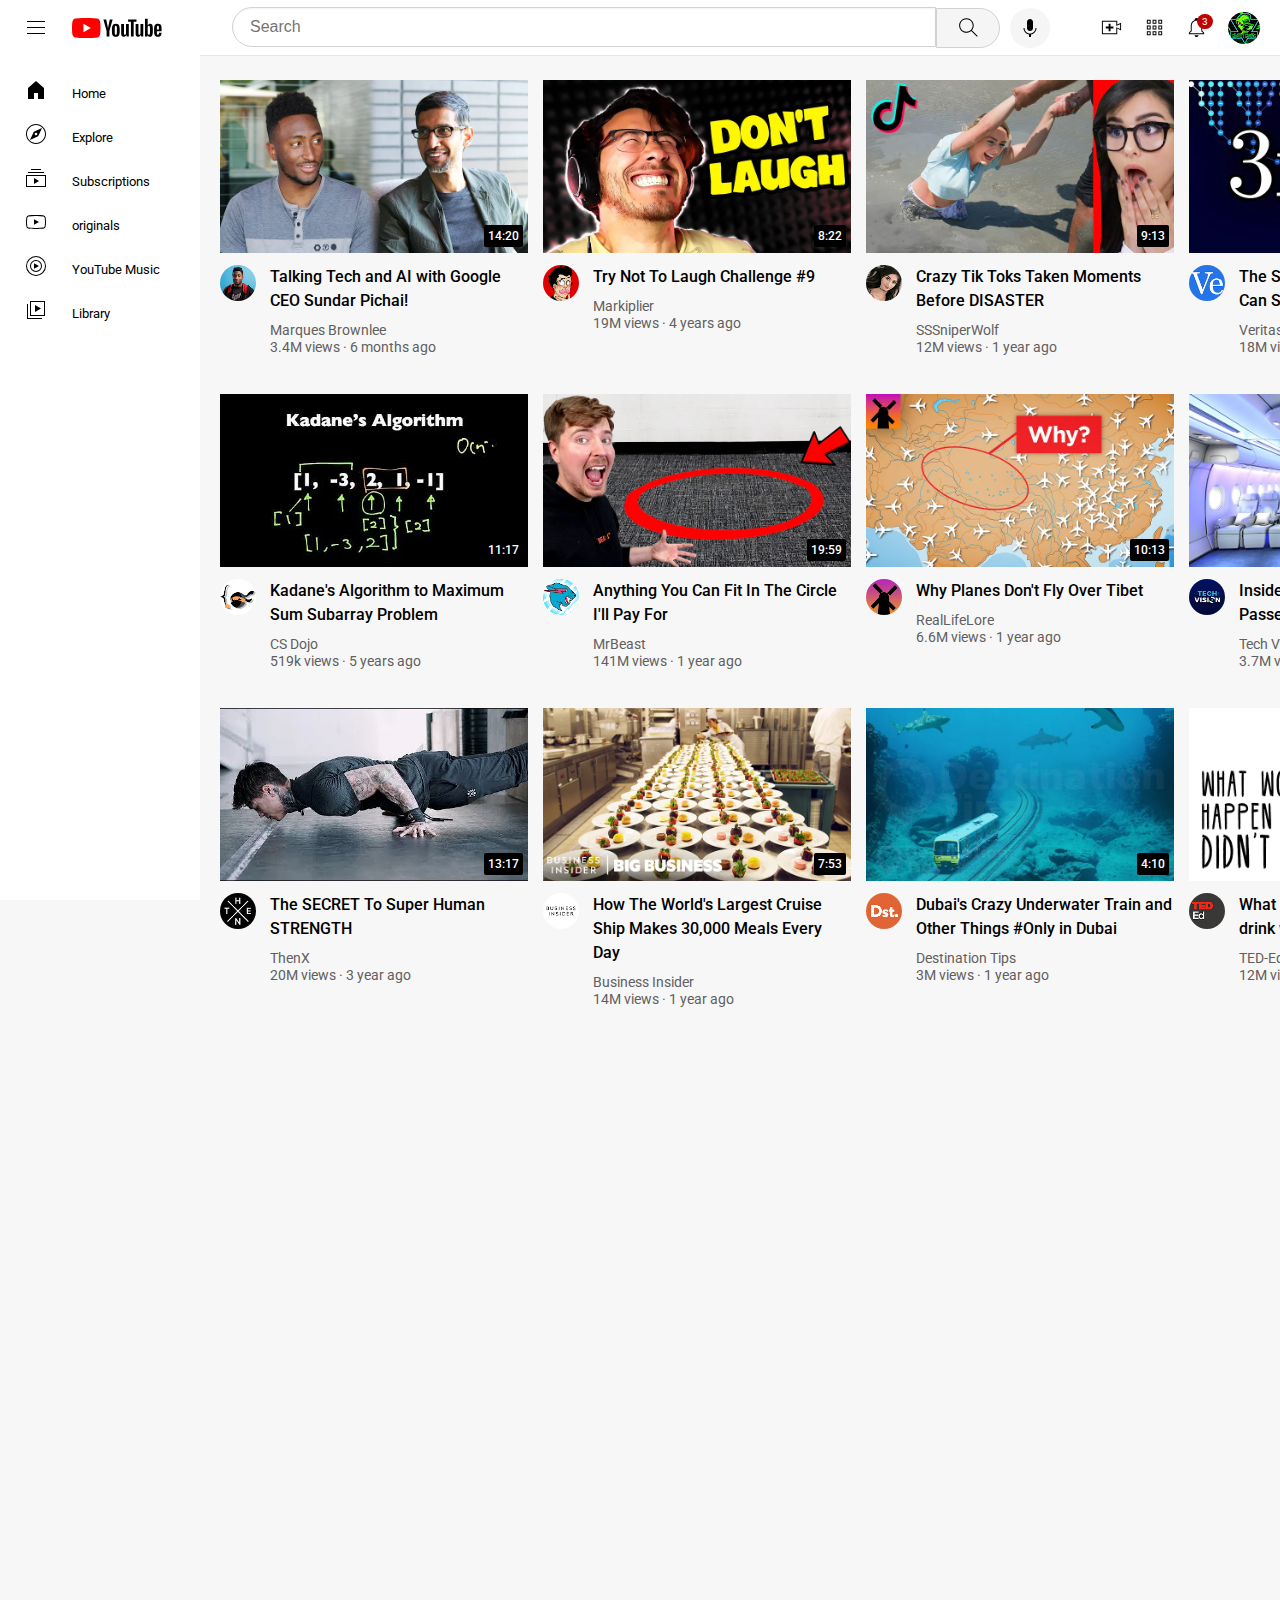
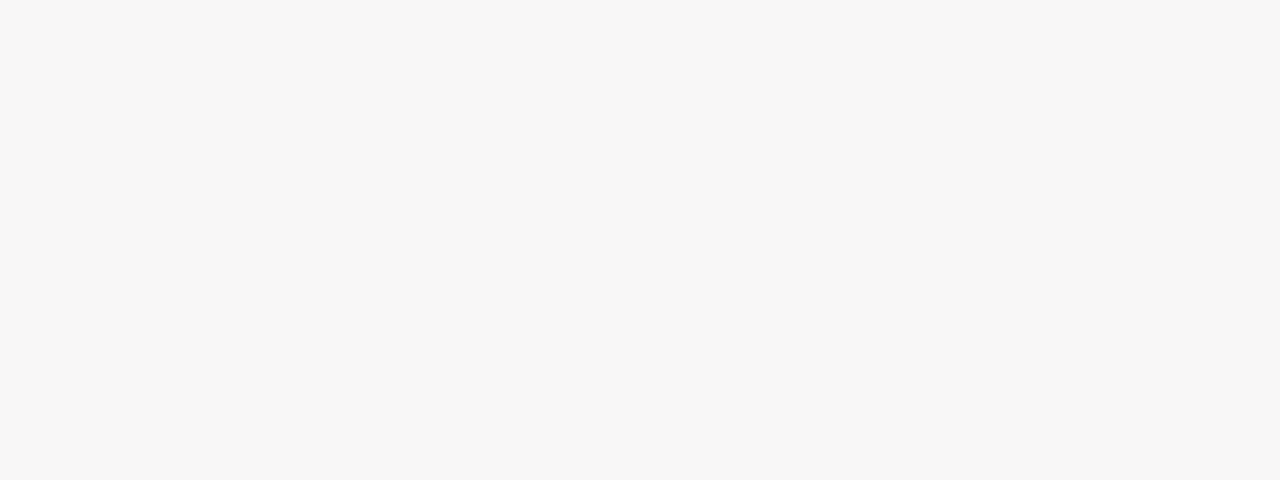
==== index.html @ e54bf9f6 "Update and rename Youtube.html to index.html" ====
<!DOCTYPE html>
<html lang="en">
  <head>
    <link rel="preconnect" href="https://fonts.googleapis.com" />
    <link rel="preconnect" href="https://fonts.gstatic.com" crossorigin />
    <link
      href="https://fonts.googleapis.com/css2?family=Montserrat:ital,wght@0,500;1,500&family=Roboto:wght@400;500;700&display=swap"
      rel="stylesheet"
    />
    <meta charset="UTF-8" />
    <meta name="viewport" content="width=device-width, initial-scale=1.0" />
    <title>Youtube.com clone</title>
    <link rel="stylesheet" href="Youtube-general.css" />
    <link rel="stylesheet" href="Youtube.css" />
    <link rel="stylesheet" href="Youtube-header.css" />
    <link rel="stylesheet" href="Side-bar.css" />
  </head>


  <body>
    <div class="header">
      <div class="left-section">
        <img
          class="hamburger-menue"
          src="Youtube header icon/hamburger-menu.svg"
        />
        <img class="youtube-logo" src="Youtube header icon/youtube-logo.svg" />
      </div>


      <div class="middle-section">
        <input class="search-bar" type="text" placeholder="Search" />
        <button class="search-button">
          <img class="search-icon" src="Youtube header icon/search.svg" />
          <div class="Tooltip">Search</div>
        </button>
        <button class="voice-search-button">
          <img
            class="voice-icon"
            src="Youtube header icon/voice-search-icon.svg"
          />
          <div class="Tooltip">Search with your voice</div>
        </button>
      </div>


      <div class="right-section">
        <div class="upload-icon-container">
          <img class="upload-icon" src="Youtube header icon/upload.svg" />
          <div class="Tooltip">Create</div>
        </div>
        <div class="youtube-apps-icon-container">
          <img
            class="youtube-apps-icon"
            src="Youtube header icon/youtube-apps.svg"
          />
          <div class="Tooltip">YouTube apps</div>
        </div>

        <div class="notification-icon-container">
          <div class="notification-icon-container1">
            <img
              class="notification-icon"
              src="Youtube header icon/notifications.svg"
            />
            <div class="Tooltip">Notifications</div>
          </div>
          <div class="notification-count">3</div>
        </div>
        <img
          class="channel-icon"
          src="Youtube header icon/my channel icon.jpg"
        />
      </div>
    </div>


    <nav class="sidebar">
      <div class="sidebar-link">
        <img class="sidebar-icon" src="Youtube sidebar icon/home.svg" />
        <div>Home</div>
      </div>
      <div class="sidebar-link">
        <img class="sidebar-icon" src="Youtube sidebar icon/explore.svg" />
        <div>Explore</div>
      </div>
      <div class="sidebar-link">
        <img
          class="sidebar-icon"
          src="Youtube sidebar icon/subscriptions.svg"
        />
        <div>Subscriptions</div>
      </div>
      <div class="sidebar-link">
        <img class="sidebar-icon" src="Youtube sidebar icon/originals.svg" />
        <div>originals</div>
      </div>
      <div class="sidebar-link">
        <img
          class="sidebar-icon"
          src="Youtube sidebar icon/youtube-music.svg"
        />
        <div>YouTube Music</div>
      </div>
      <div class="sidebar-link">
        <img class="sidebar-icon" src="Youtube sidebar icon/library.svg" />
        <div>Library</div>
      </div>
    </nav>

<main>
  <section class="video-grid">
    <div class="video-preview">
      <div class="thumbnail-row">
        <a
          href="https://www.youtube.com/watch?v=n2RNcPRtAiY"
          target="_blank"
          class="video-title-link"
        >
          <img class="thumbnail" src="Thumbnails/thumbnail-1.webp" />
        </a>
        <div class="video-time">14:20</div>
      </div>
      <div class="video-info-grid">
        <div class="channel-picture">
          <a
          href="https://www.youtube.com/c/mkbhd"
          target="_blank"
          class="video-title-link">
          <img
            class="profile-picture"
            src="Channel profile picture/channel-1.jpeg"
          />
          </a>
        </div>
        <div class="video-info">
          <a
            href="https://www.youtube.com/watch?v=n2RNcPRtAiY"
            target="_blank"
            class="video-title-link"
            ><p class="video-title">
              Talking Tech and AI with Google CEO Sundar Pichai!
            </p>
          </a>
          <p class="video-author">Marques Brownlee</p>
          <p class="video-stats">3.4M views &centerdot; 6 months ago</p>
        </div>
      </div>
    </div>
  


    <div class="video-preview">
      <div class="thumbnail-row">
        <a href="https://www.youtube.com/watch?v=mP0RAo9SKZk" target="_blank" class="video-title-link">
          <img class="thumbnail" src="Thumbnails/thumbnail-2.webp " />
        </a>
        <div class="video-time">8:22</div>
      </div>
      <div class="video-info-grid">
        <div class="channel-picture">
          <a href="https://www.youtube.com/c/markiplier" target="_blank">
          <img
            class="profile-picture"
            src="Channel profile picture/channel-2.jpeg"
          />
          </a>
        </div>
        <div class="video-info">
          <a href="https://www.youtube.com/watch?v=mP0RAo9SKZk" target="_blank" class="video-title-link">
            <p class="video-title">Try Not To Laugh Challenge #9</p>
          </a>
          <p class="video-author">Markiplier</p>
          <p class="video-stats">19M views &centerdot; 4 years ago</p>
        </div>
      </div>
    </div>


    <div class="video-preview">
      <div class="thumbnail-row">
        <a href="https://www.youtube.com/watch?v=FgjPQQeTh1w" target="_blank" class="video-title-link">
          <img class="thumbnail" src="Thumbnails/thumbnail-3.webp" />
        </a>
        <div class="video-time">9:13</div>
      </div>
      <div class="video-info-grid">
        <div class="channel-picture">
          <a href="https://www.youtube.com/user/SSSniperWolf" target="_blank">
          <img
            class="profile-picture"
            src="Channel profile picture/channel-3.jpeg"
          />
          </a>
        </div>
        <div class="video-info">
          <a href="https://www.youtube.com/watch?v=FgjPQQeTh1w" target="_blank" class="video-title-link">
            <p class="video-title">
              Crazy Tik Toks Taken Moments Before DISASTER
            </p>
          </a>
          <p class="video-author">SSSniperWolf</p>
          <p class="video-stats">12M views &centerdot; 1 year ago</p>
        </div>
      </div>
    </div>


    <div class="video-preview">
      <div class="thumbnail-row">
        <a href="https://www.youtube.com/watch?v=094y1Z2wpJg" target="_blank" class="video-title-link">
          <img class="thumbnail" src="Thumbnails/thumbnail-4.webp " />
        </a>
        <div class="video-time">22:09</div>
      </div>
      <div class="video-info-grid">
        <div class="channel-picture">
          <a href="https://www.youtube.com/c/veritasium" target="_blank">
          <img
            class="profile-picture"
            src="Channel profile picture/channel-4.jpeg"
          />
          </a>
        </div>
        <div class="video-info">
          <a href="https://www.youtube.com/watch?v=094y1Z2wpJg" target="_blank" class="video-title-link">
            <p class="video-title">
              The Simplest Math Problem No One Can Solve - Collatz Conjecture
            </p>
          </a>
          <p class="video-author">Veritasium</p>
          <p class="video-stats">18M views &centerdot; 4 months ago</p>
        </div>
      </div>
    </div>


    <div class="video-preview">
      <div class="thumbnail-row">
        <a href="https://www.youtube.com/watch?v=86CQq3pKSUw" target="_blank" class="video-title-link">
          <img class="thumbnail" src="Thumbnails/thumbnail-5.webp" />
        </a>
        <div class="video-time">11:17</div>
      </div>
      <div class="video-info-grid">
        <div class="channel-picture">
          <a href="https://www.youtube.com/c/CSDojo" target="_blank">
          <img
            class="profile-picture"
            src="Channel profile picture/channel-5.jpeg"
          />
        </a>
        </div>
        <div class="video-info">
          <a href="https://www.youtube.com/watch?v=86CQq3pKSUw" target="_blank" class="video-title-link">
            <p class="video-title">
              Kadane's Algorithm to Maximum Sum Subarray Problem
            </p>
          </a>
          <p class="video-author">CS Dojo</p>
          <p class="video-stats">519k views &centerdot; 5 years ago</p>
        </div>
      </div>
    </div>


    <div class="video-preview">
      <div class="thumbnail-row">
        <a href="https://www.youtube.com/watch?v=yXWw0_UfSFg" target="_blank" class="video-title-link">
          <img class="thumbnail" src="Thumbnails/thumbnail-6.webp " />
        </a>
        <div class="video-time">19:59</div>
      </div>
      <div class="video-info-grid">
        <div class="channel-picture">
          <a href="https://www.youtube.com/c/MrBeast6000" target="_blank">
          <img
            class="profile-picture"
            src="Channel profile picture/channel-6.jpeg"
          />
        </a>
        </div>
        <div class="video-info">
          <a href="https://www.youtube.com/watch?v=yXWw0_UfSFg" target="_blank" class="video-title-link">
            <p class="video-title">
              Anything You Can Fit In The Circle I'll Pay For
            </p>
          </a>
          <p class="video-author">MrBeast</p>
          <p class="video-stats">141M views &centerdot; 1 year ago</p>
        </div>
      </div>
    </div>


    <div class="video-preview">
      <div class="thumbnail-row">
        <a href="https://www.youtube.com/watch?v=fNVa1qMbF9Y" target="_blank" class="video-title-link">
          <img class="thumbnail" src="Thumbnails/thumbnail-7.webp " />
        </a>
        <div class="video-time">10:13</div>
      </div>
      <div class="video-info-grid">
        <div class="channel-picture">
          <a href="https://www.youtube.com/channel/UCP5tjEmvPItGyLhmjdwP7Ww" target="_blank">
          <img
            class="profile-picture"
            src="Channel profile picture/channel-7.jpeg"
          />
        </a>
        </div>
        <div class="video-info">
          <a href="https://www.youtube.com/watch?v=fNVa1qMbF9Y" target="_blank" class="video-title-link">
            <p class="video-title">Why Planes Don't Fly Over Tibet</p>
          </a>
          <p class="video-author">RealLifeLore</p>
          <p class="video-stats">6.6M views &centerdot; 1 year ago</p>
        </div>
      </div>
    </div>


    <div class="video-preview">
      <div class="thumbnail-row">
        <a href="https://www.youtube.com/watch?v=lFm4EM1juls" target="_blank" class="video-title-link">
          <img class="thumbnail" src="Thumbnails/thumbnail-8.webp " />
        </a>
        <div class="video-time">7:12</div>
      </div>
      <div class="video-info-grid">
        <div class="channel-picture">
          <a href="https://www.youtube.com/channel/UCHAK6CyegY22Zj2GWrcaIxg" target="_blank">
          <img
            class="profile-picture"
            src="Channel profile picture/channel-8.jpeg"
          />
        </a>
        </div>
        <div class="video-info">
          <a href="https://www.youtube.com/watch?v=lFm4EM1juls" target="_blank" class="video-title-link">
            <p class="video-title">
              Inside The World's Biggest Passenger Plane
            </p>
          </a>
          <p class="video-author">Tech Vision</p>
          <p class="video-stats">3.7M views &centerdot; 10 months ago</p>
        </div>
      </div>
    </div>


    <div class="video-preview">
      <div class="thumbnail-row">
        <a href="https://www.youtube.com/watch?v=ixmxOlcrlUc" target="_blank" class="video-title-link">
          <img class="thumbnail" src="Thumbnails/thumbnail-9.webp " />
        </a>

        <div class="video-time">13:17</div>
      </div>
      <div class="video-info-grid">
        <div class="channel-picture">
          <a href="https://www.youtube.com/c/OFFICIALTHENXSTUDIOS" target="_blank">
          <img
            class="profile-picture"
            src="Channel profile picture/channel-9.jpeg"
          />
        </a>
        </div>
        <div class="video-info">
          <a href="https://www.youtube.com/watch?v=ixmxOlcrlUc" target="_blank" class="video-title-link">
            <p class="video-title">The SECRET To Super Human STRENGTH</p>
          </a>
          <p class="video-author">ThenX</p>
          <p class="video-stats">20M views &centerdot; 3 year ago</p>
        </div>
      </div>
    </div>


    <div class="video-preview">
      <div class="thumbnail-row">
        <a href="https://www.youtube.com/watch?v=R2vXbFp5C9o" target="_blank" class="video-title-link">
          <img class="thumbnail" src="Thumbnails/thumbnail-10.webp " />
        </a>
        <div class="video-time">7:53</div>
      </div>
      <div class="video-info-grid">
        <div class="channel-picture">
          <a href="https://www.youtube.com/user/businessinsider" target="_blank">
          <img class="profile-picture"
            src="Channel profile picture/channel-10.jpeg"
          />
        </a>
        </div>
        <div class="video-info">
          <a href="https://www.youtube.com/watch?v=R2vXbFp5C9o" target="_blank" class="video-title-link">
            <p class="video-title">
              How The World's Largest Cruise Ship Makes 30,000 Meals Every Day
            </p></a
          >
          <p class="video-author">Business Insider</p>
          <p class="video-stats">14M views &centerdot; 1 year ago</p>
        </div>
      </div>
    </div>


    <div class="video-preview">
      <div class="thumbnail-row">
        <a href="https://www.youtube.com/watch?v=0nZuYyXET3s" target="_blank" class="video-title-link">
          <img class="thumbnail" src="Thumbnails/thumbnail-11.webp " />
        </a>
        <div class="video-time">4:10</div>
      </div>
      <div class="video-info-grid">
        <div class="channel-picture">
          <a href="https://www.youtube.com/@Destinationtips" target="_blank">
          <img
            class="profile-picture"
            src="Channel profile picture/channel-11.jpeg"
          />
        </a>
        </div>
        <div class="video-info">
          <a href="https://www.youtube.com/watch?v=0nZuYyXET3s" target="_blank" class="video-title-link">
            <p class="video-title">
              Dubai's Crazy Underwater Train and Other Things #Only in Dubai
            </p>
          </a>
          <p class="video-author">Destination Tips</p>
          <p class="video-stats">3M views &centerdot; 1 year ago</p>
        </div>
      </div>
    </div>


    <div class="video-preview">
      <div class="thumbnail-row">
        <a href=https://www.youtube.com/watch?v=9iMGFqMmUFs" target="_blank" class="video-title-link">
          <img class="thumbnail" src="Thumbnails/thumbnail-12.webp " />
        </a>
        <div class="video-time">4:51</div>
      </div>
      <div class="video-info-grid">
        <div class="channel-picture">
          <a href="https://www.youtube.com/@TEDEd" target="_blank">
          <img
            class="profile-picture"
            src="Channel profile picture/channel-12.jpeg"
          />
        </a>
        </div>
        <div class="video-info">
          <a href="https://www.youtube.com/watch?v=9iMGFqMmUFs" target="_blank" class="video-title-link">
            <p class="video-title">
              What would happen if you didn't drink water? - Mia Nacamulli
            </p>
          </a>
          <p class="video-author">TED-Ed</p>
          <p class="video-stats">12M views &centerdot; 5 years ago</p>
        </div>
      </div>
      </div>
  </section>
  </main>
  </body>
</html>
---- Youtube-general.css ----
p {
  margin-top: 0;
  margin-bottom: 0;
}
body {
  height: 2000px;
  margin: 0;
  padding-top: 80px;
  padding-left: 96px;
  padding-right: 24px;
  background-color: rgb(248, 247, 247);
  font-family: roboto, arial;
}
@media (min-width: 1200px) {
 body{
  padding-left:220px;
 }
}
---- Youtube.css ----
div {
  font-family: Roboto, arial;
}
.thumbnail {
  width: 100%;
}
.video-info {
  width: 258px;
}
.video-title {
  margin-top: 0;
  font-size: 14px;
  font-weight: 500;
  line-height: 20px;
  margin-bottom: 10px;
}
.video-author,
.video-stats {
  margin-top: 3px;
  font-size: 12px;
  color: rgb(96, 96, 96);
  line-height: 14px;
}
@media (min-width:1000px){
  .video-title{
   font-size:16px;
   line-height:24px;
  }
}
@media (min-width:1000px){
  .video-author,
  .video-stats{
    font-size:14px;
  }
}
.video-info-grid {
  display: grid;
  grid-template-columns: 50px 1fr;
}
.profile-picture {
  border-radius: 18px;
  width: 36px;
}
.thumbnail-row {
  position: relative;
  margin-bottom: 8px;
}
.video-grid {
  display: grid;
  grid-template-columns: 1fr 1fr 1fr;
  row-gap: 40px;
  column-gap: 15px;
}
@media (max-width: 800px){
  .video-grid{
    grid-template-columns:1fr 1fr;
  }
}
@media(min-width:801px) and (max-width:999px){
  .video-grid{
    grid-template-columns:1fr 1fr 1fr;
  }
}
@media(min-width:1000px){
  .video-grid{
    grid-template-columns:1fr 1fr 1fr 1fr;
  }
}

.hamburger-menue {
  margin-left: 24px;
  margin-right: 24px;
  height: 24px;
}
.youtube-logo {
  height: 20px;
}

.search-icon {
  height: 25px;
}
.search-button {
  border-width: 1px;
  border-color: rgb(211, 209, 209);
  border-style: solid;
  background-color: whitesmoke;
  height: 40px;
  width: 64px;
  margin: 0;
  border-radius: 0 40px 40px 0;
  cursor: pointer;
  position: relative;
}
.search-button .Tooltip,
.voice-search-button .Tooltip,
.upload-icon-container .Tooltip,
.youtube-apps-icon-container .Tooltip,
.notification-icon-container1 .Tooltip {
  position: absolute;
  background-color: rgba(0, 0, 0, 0.5);
  color: white;
  padding-top: 8px;
  padding-bottom: 8px;
  padding-left: 8px;
  padding-right: 8px;
  font-size: 12px;
  bottom: -35px;
  border-radius: 3px;
  opacity: 0;
  transition: opacity 0.15s;
  pointer-events: none;
  white-space: nowrap;
  z-index: 1080;
}
.search-button,
.voice-search-button,
.upload-icon-container,
.youtube-apps-icon-container,
.notification-icon-container1 {
  position: relative;
  display: flex;
  justify-content: center;
  align-items: center;
}
.search-button:hover .Tooltip,
.voice-search-button:hover .Tooltip,
.upload-icon-container:hover .Tooltip,
.youtube-apps-icon-container:hover .Tooltip,
.notification-icon-container1:hover .Tooltip {
  opacity: 1;
}
.voice-search-button {
  width: 40px;
  height: 40px;
  margin-left: 10px;
  background-color: whitesmoke;
  border: none;
  border-radius: 20px;
  cursor: pointer;
}
.voice-icon {
  height: 24px;
}
.upload-icon {
  height: 23px;
}
.youtube-apps-icon {
  height: 23px;
}
.notification-icon {
  width: 23px;
}
.channel-icon {
  height: 32px;
  border-radius: 16px;
}
.search-bar {
  flex: 1;
  margin-top: -1px;
  height: 36px;
  font-size: 16px;
  padding-left: 17px;
  border:1px solid rgb(211, 209, 209);
  border-radius: 40px 0 0 40px;
  box-shadow: inset 0px 1px 2px rgba(0, 0, 0, 0.05);
  width: 0;
}
.serach-bar::placeholder {
  font-size: 16px;
}
.video-time {
  position: absolute;
  background-color: black;
  color: white;
  border-radius: 2px;
  right: 5px;
  bottom: 10px;
  font-size: 12px;
 padding:4px;
  align-items: center;
  font-weight: 500;
}
.video-title-link{
   text-decoration: none;
   color:black;
}
---- Youtube-header.css ----
.header{
  height:55px;
  display:flex;
  flex-direction:row;
  justify-content:space-between;
  position:fixed;
  top:0;
  left:0;
  right:0;
  background-color:white;
  border-bottom-width:1px;
  border-bottom-color:rgb(230, 228, 228);
  border-bottom-style:solid;
  z-index:100;
  cursor:pointer;
}
.left-section{
  align-items:center;
  display:flex;
  flex-shrink:0;
}
.middle-section{
  margin-left:70px;
  margin-right:30px;
  display:flex;
  align-items:center;
  flex:1;
  width:500px;
}
.right-section{
  width:200px;
   display:flex;
   align-items: center;
   justify-content:space-evenly;
   flex-shrink:0;
}
.notification-icon-container{
  position:relative;
}
.notification-count{
 position:absolute;
 top:-2px;
 right:-5px;
 background-color:rgb(193, 2, 2);
 color:white;
 font-size:10px;
 padding-left:5px;
 padding-right:5px;
 padding-top:2px;
 padding-bottom:2px;
border-radius:10px;
 
}
---- Side-bar.css ----
@media (max-width:1200px){
  .sidebar {
    position: fixed;
    top: 55px;
    bottom: 0;
    left: 0;
    background-color: white;
    width: 74px;
    padding-top: 5px;
    z-index: 100;
    cursor:pointer;
  }
  
  .sidebar-link {
    display: flex;
    flex-direction: column;
    align-items: center;
    justify-content: center;
    height: 74px;
  }
  .sidebar-link:hover {
    background-color: rgb(240, 239, 239);
  }
  .sidebar-link img {
    width: 23px;
  }
  .sidebar-link div {
    font-size: 10px;
    margin-top: 6px;
  }
}

@media (min-width:1200.1px){
  .sidebar {
    position: fixed;
    top: 55px;
    bottom: 0;
    left: 0;
    background-color: white;
    width: 200px;
    padding-top: 13px;
    z-index: 200;
    cursor:pointer;
  }
  
  .sidebar-link {
    display: flex;
    align-items: center;
    padding:10px 24px;
  }
  .sidebar-link:hover {
    background-color: rgb(240, 239, 239);
  }
  .sidebar-link img {
    height:24px;
    margin-right:24px;
  }
  .sidebar-link div {
    font-size: 13px;
    margin-top: 6px;
  }
}
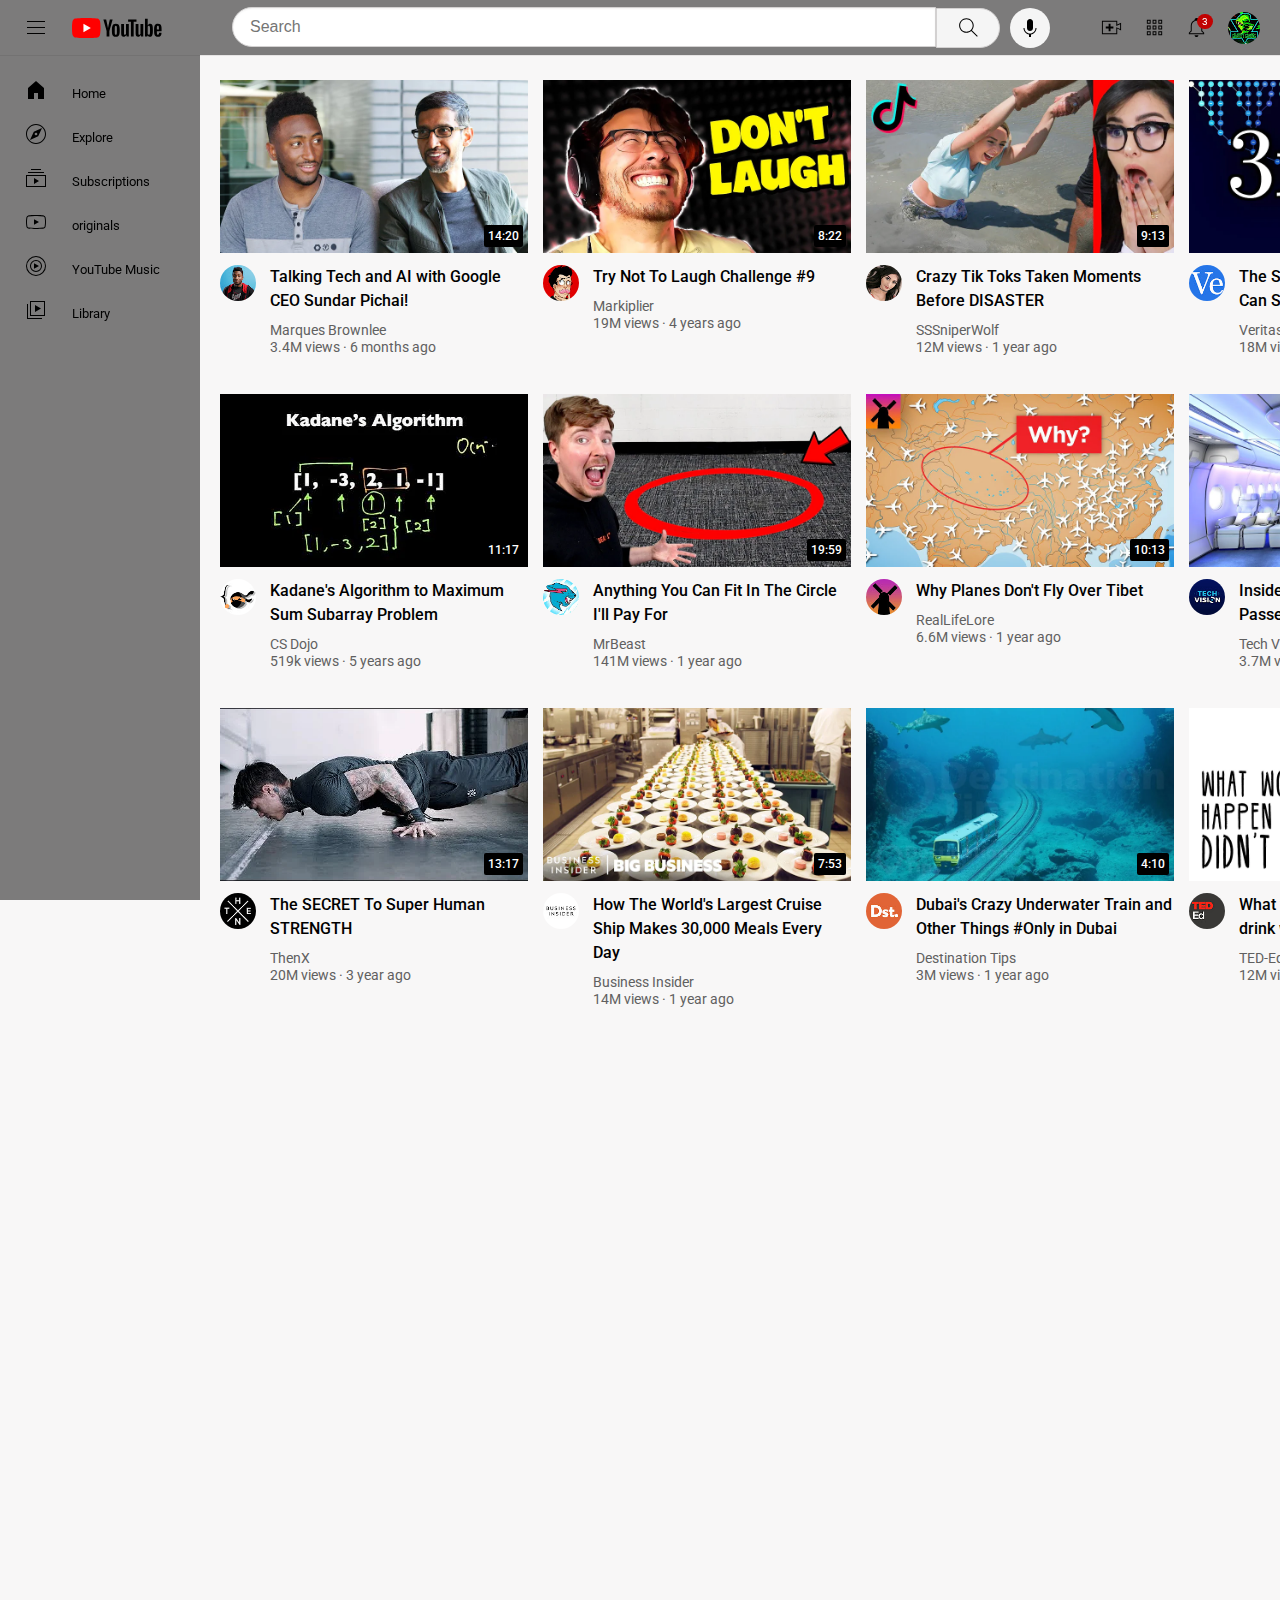
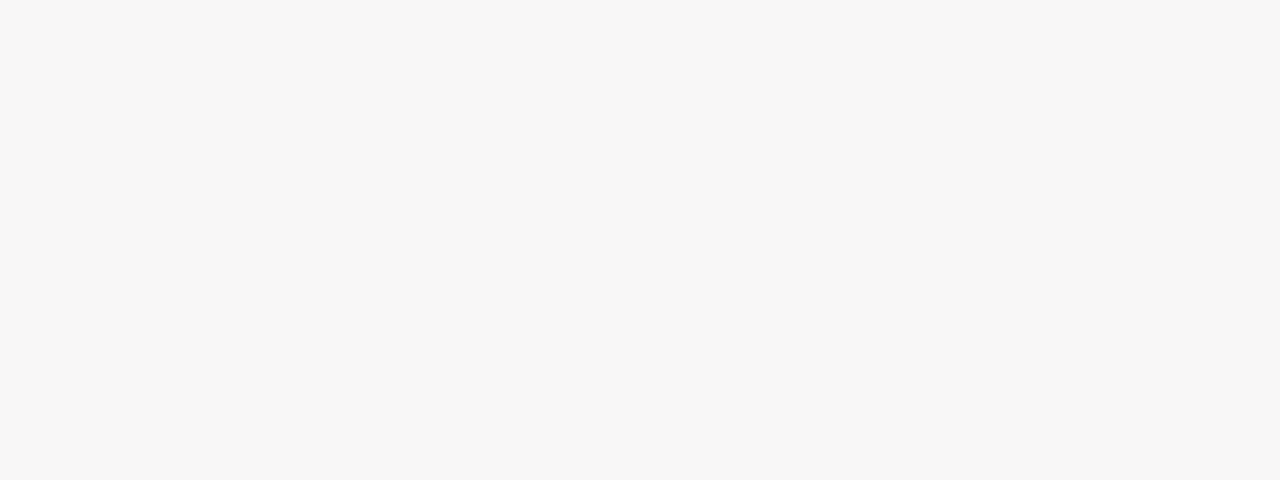
==== commit 8b05eee3: "Update index.html" ====
--- a/index.html
+++ b/index.html
@@ -14,6 +14,7 @@
     <link rel="stylesheet" href="Youtube.css" />
     <link rel="stylesheet" href="Youtube-header.css" />
     <link rel="stylesheet" href="Side-bar.css" />
+    <link rel="stylesheet" href="Test-CSS.css">
   </head>
 
 
--- a/Test-CSS.css
+++ b/Test-CSS.css
@@ -0,0 +1,6 @@
+.sidebar {
+  background-color: rgb(0, 0, 0, 0.5);
+}
+.header {
+  background-color: rgb(0, 0, 0, 0.5);
+}
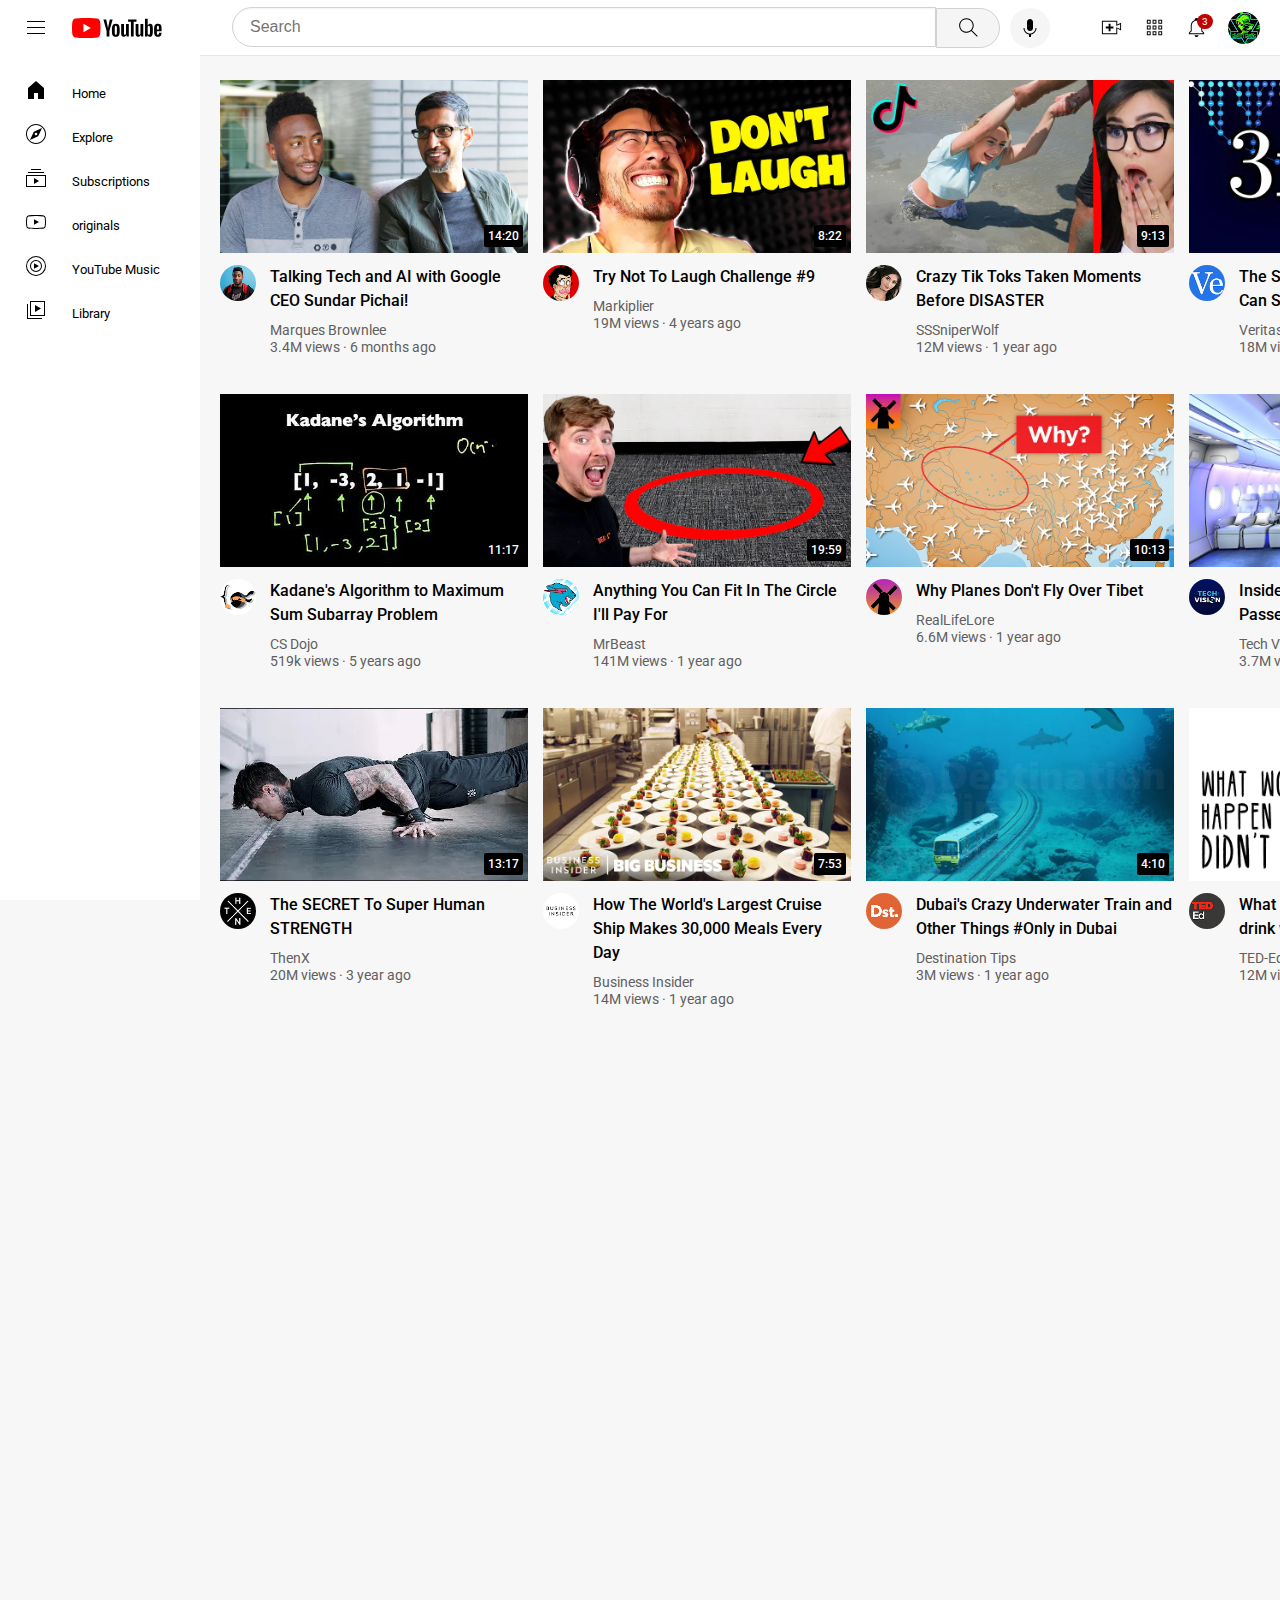
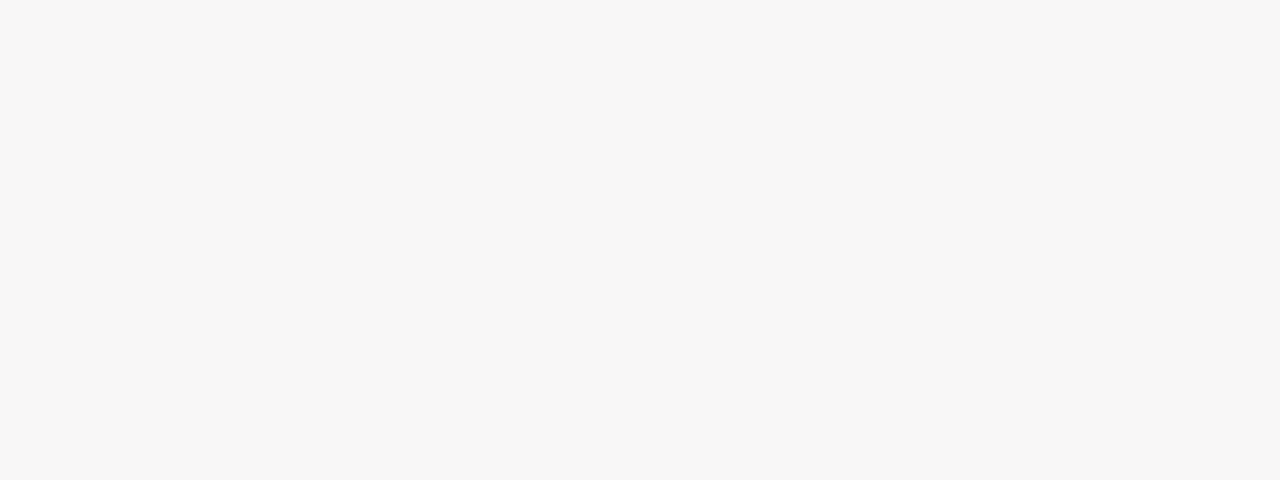
==== commit f5b078fa: "Update index.html" ====
--- a/index.html
+++ b/index.html
@@ -14,7 +14,6 @@
     <link rel="stylesheet" href="Youtube.css" />
     <link rel="stylesheet" href="Youtube-header.css" />
     <link rel="stylesheet" href="Side-bar.css" />
-    <link rel="stylesheet" href="Test-CSS.css">
   </head>
 
 
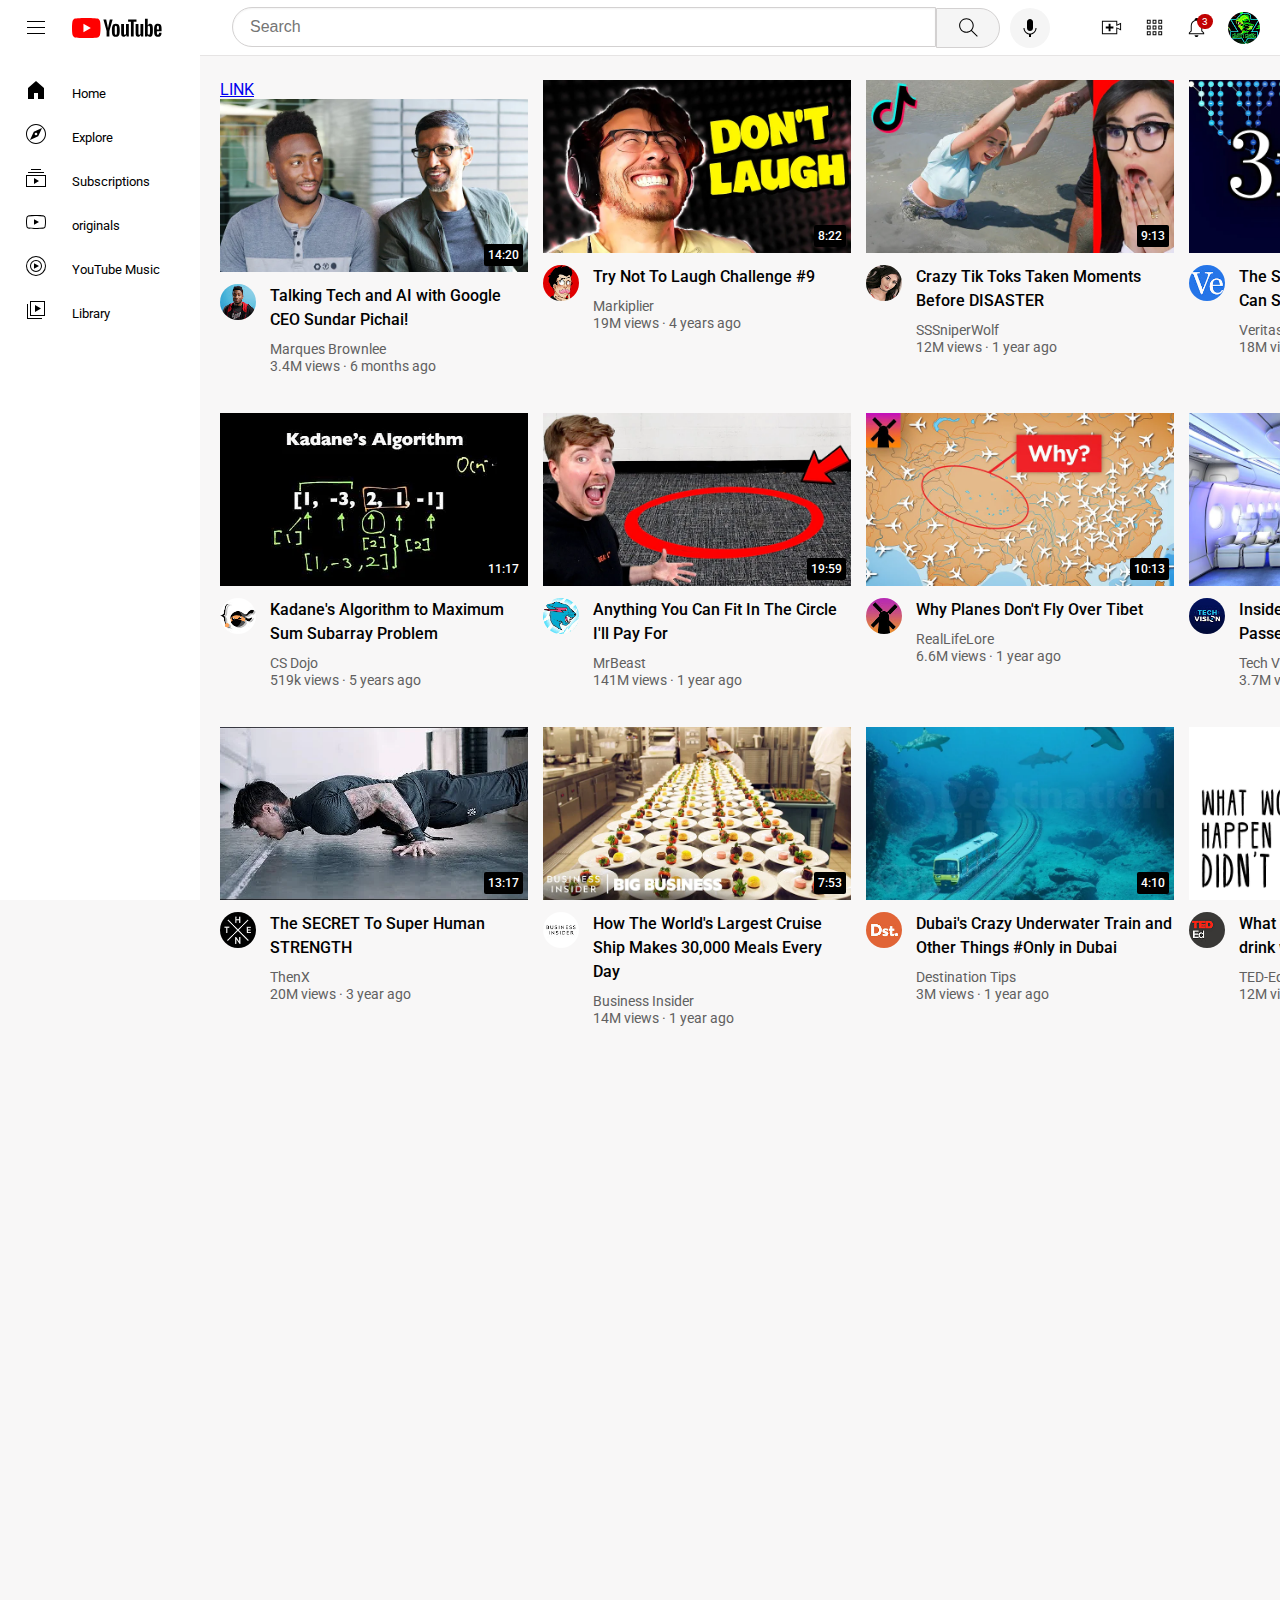
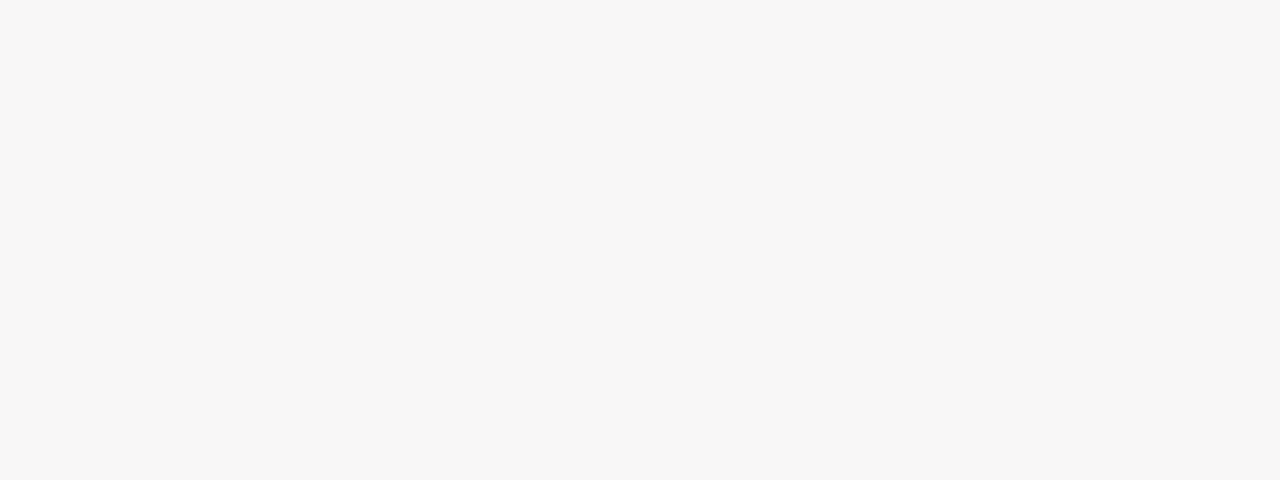
==== commit a6298f2a: "Update and rename Youtube.html to index.html" ====
--- a/index.html
+++ b/index.html
@@ -14,6 +14,7 @@
     <link rel="stylesheet" href="Youtube.css" />
     <link rel="stylesheet" href="Youtube-header.css" />
     <link rel="stylesheet" href="Side-bar.css" />
+    <link rel="stylesheet" href="new-HTML-File.html">
   </head>
 
 
@@ -112,6 +113,7 @@
   <section class="video-grid">
     <div class="video-preview">
       <div class="thumbnail-row">
+        <a class="link" href="new-HTML-File.html">LINK</a>
         <a
           href="https://www.youtube.com/watch?v=n2RNcPRtAiY"
           target="_blank"
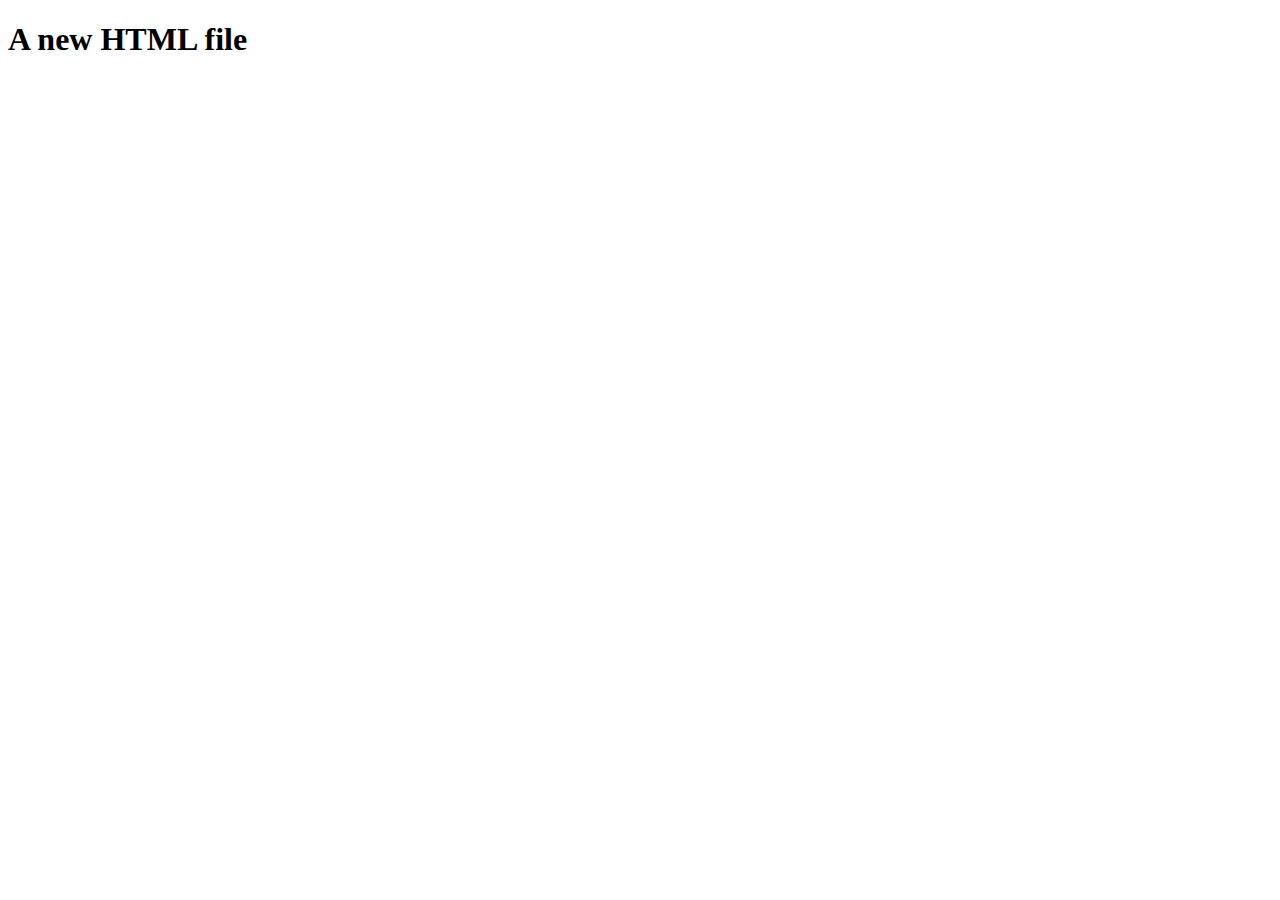
==== commit ccdf88e3: "Update and rename new-HTML-File.html to index.html" ====
--- a/index.html
+++ b/index.html
@@ -1,469 +1,11 @@
 <!DOCTYPE html>
 <html lang="en">
-  <head>
-    <link rel="preconnect" href="https://fonts.googleapis.com" />
-    <link rel="preconnect" href="https://fonts.gstatic.com" crossorigin />
-    <link
-      href="https://fonts.googleapis.com/css2?family=Montserrat:ital,wght@0,500;1,500&family=Roboto:wght@400;500;700&display=swap"
-      rel="stylesheet"
-    />
-    <meta charset="UTF-8" />
-    <meta name="viewport" content="width=device-width, initial-scale=1.0" />
-    <title>Youtube.com clone</title>
-    <link rel="stylesheet" href="Youtube-general.css" />
-    <link rel="stylesheet" href="Youtube.css" />
-    <link rel="stylesheet" href="Youtube-header.css" />
-    <link rel="stylesheet" href="Side-bar.css" />
-    <link rel="stylesheet" href="new-HTML-File.html">
-  </head>
-
-
-  <body>
-    <div class="header">
-      <div class="left-section">
-        <img
-          class="hamburger-menue"
-          src="Youtube header icon/hamburger-menu.svg"
-        />
-        <img class="youtube-logo" src="Youtube header icon/youtube-logo.svg" />
-      </div>
-
-
-      <div class="middle-section">
-        <input class="search-bar" type="text" placeholder="Search" />
-        <button class="search-button">
-          <img class="search-icon" src="Youtube header icon/search.svg" />
-          <div class="Tooltip">Search</div>
-        </button>
-        <button class="voice-search-button">
-          <img
-            class="voice-icon"
-            src="Youtube header icon/voice-search-icon.svg"
-          />
-          <div class="Tooltip">Search with your voice</div>
-        </button>
-      </div>
-
-
-      <div class="right-section">
-        <div class="upload-icon-container">
-          <img class="upload-icon" src="Youtube header icon/upload.svg" />
-          <div class="Tooltip">Create</div>
-        </div>
-        <div class="youtube-apps-icon-container">
-          <img
-            class="youtube-apps-icon"
-            src="Youtube header icon/youtube-apps.svg"
-          />
-          <div class="Tooltip">YouTube apps</div>
-        </div>
-
-        <div class="notification-icon-container">
-          <div class="notification-icon-container1">
-            <img
-              class="notification-icon"
-              src="Youtube header icon/notifications.svg"
-            />
-            <div class="Tooltip">Notifications</div>
-          </div>
-          <div class="notification-count">3</div>
-        </div>
-        <img
-          class="channel-icon"
-          src="Youtube header icon/my channel icon.jpg"
-        />
-      </div>
-    </div>
-
-
-    <nav class="sidebar">
-      <div class="sidebar-link">
-        <img class="sidebar-icon" src="Youtube sidebar icon/home.svg" />
-        <div>Home</div>
-      </div>
-      <div class="sidebar-link">
-        <img class="sidebar-icon" src="Youtube sidebar icon/explore.svg" />
-        <div>Explore</div>
-      </div>
-      <div class="sidebar-link">
-        <img
-          class="sidebar-icon"
-          src="Youtube sidebar icon/subscriptions.svg"
-        />
-        <div>Subscriptions</div>
-      </div>
-      <div class="sidebar-link">
-        <img class="sidebar-icon" src="Youtube sidebar icon/originals.svg" />
-        <div>originals</div>
-      </div>
-      <div class="sidebar-link">
-        <img
-          class="sidebar-icon"
-          src="Youtube sidebar icon/youtube-music.svg"
-        />
-        <div>YouTube Music</div>
-      </div>
-      <div class="sidebar-link">
-        <img class="sidebar-icon" src="Youtube sidebar icon/library.svg" />
-        <div>Library</div>
-      </div>
-    </nav>
-
-<main>
-  <section class="video-grid">
-    <div class="video-preview">
-      <div class="thumbnail-row">
-        <a class="link" href="new-HTML-File.html">LINK</a>
-        <a
-          href="https://www.youtube.com/watch?v=n2RNcPRtAiY"
-          target="_blank"
-          class="video-title-link"
-        >
-          <img class="thumbnail" src="Thumbnails/thumbnail-1.webp" />
-        </a>
-        <div class="video-time">14:20</div>
-      </div>
-      <div class="video-info-grid">
-        <div class="channel-picture">
-          <a
-          href="https://www.youtube.com/c/mkbhd"
-          target="_blank"
-          class="video-title-link">
-          <img
-            class="profile-picture"
-            src="Channel profile picture/channel-1.jpeg"
-          />
-          </a>
-        </div>
-        <div class="video-info">
-          <a
-            href="https://www.youtube.com/watch?v=n2RNcPRtAiY"
-            target="_blank"
-            class="video-title-link"
-            ><p class="video-title">
-              Talking Tech and AI with Google CEO Sundar Pichai!
-            </p>
-          </a>
-          <p class="video-author">Marques Brownlee</p>
-          <p class="video-stats">3.4M views &centerdot; 6 months ago</p>
-        </div>
-      </div>
-    </div>
-  
-
-
-    <div class="video-preview">
-      <div class="thumbnail-row">
-        <a href="https://www.youtube.com/watch?v=mP0RAo9SKZk" target="_blank" class="video-title-link">
-          <img class="thumbnail" src="Thumbnails/thumbnail-2.webp " />
-        </a>
-        <div class="video-time">8:22</div>
-      </div>
-      <div class="video-info-grid">
-        <div class="channel-picture">
-          <a href="https://www.youtube.com/c/markiplier" target="_blank">
-          <img
-            class="profile-picture"
-            src="Channel profile picture/channel-2.jpeg"
-          />
-          </a>
-        </div>
-        <div class="video-info">
-          <a href="https://www.youtube.com/watch?v=mP0RAo9SKZk" target="_blank" class="video-title-link">
-            <p class="video-title">Try Not To Laugh Challenge #9</p>
-          </a>
-          <p class="video-author">Markiplier</p>
-          <p class="video-stats">19M views &centerdot; 4 years ago</p>
-        </div>
-      </div>
-    </div>
-
-
-    <div class="video-preview">
-      <div class="thumbnail-row">
-        <a href="https://www.youtube.com/watch?v=FgjPQQeTh1w" target="_blank" class="video-title-link">
-          <img class="thumbnail" src="Thumbnails/thumbnail-3.webp" />
-        </a>
-        <div class="video-time">9:13</div>
-      </div>
-      <div class="video-info-grid">
-        <div class="channel-picture">
-          <a href="https://www.youtube.com/user/SSSniperWolf" target="_blank">
-          <img
-            class="profile-picture"
-            src="Channel profile picture/channel-3.jpeg"
-          />
-          </a>
-        </div>
-        <div class="video-info">
-          <a href="https://www.youtube.com/watch?v=FgjPQQeTh1w" target="_blank" class="video-title-link">
-            <p class="video-title">
-              Crazy Tik Toks Taken Moments Before DISASTER
-            </p>
-          </a>
-          <p class="video-author">SSSniperWolf</p>
-          <p class="video-stats">12M views &centerdot; 1 year ago</p>
-        </div>
-      </div>
-    </div>
-
-
-    <div class="video-preview">
-      <div class="thumbnail-row">
-        <a href="https://www.youtube.com/watch?v=094y1Z2wpJg" target="_blank" class="video-title-link">
-          <img class="thumbnail" src="Thumbnails/thumbnail-4.webp " />
-        </a>
-        <div class="video-time">22:09</div>
-      </div>
-      <div class="video-info-grid">
-        <div class="channel-picture">
-          <a href="https://www.youtube.com/c/veritasium" target="_blank">
-          <img
-            class="profile-picture"
-            src="Channel profile picture/channel-4.jpeg"
-          />
-          </a>
-        </div>
-        <div class="video-info">
-          <a href="https://www.youtube.com/watch?v=094y1Z2wpJg" target="_blank" class="video-title-link">
-            <p class="video-title">
-              The Simplest Math Problem No One Can Solve - Collatz Conjecture
-            </p>
-          </a>
-          <p class="video-author">Veritasium</p>
-          <p class="video-stats">18M views &centerdot; 4 months ago</p>
-        </div>
-      </div>
-    </div>
-
-
-    <div class="video-preview">
-      <div class="thumbnail-row">
-        <a href="https://www.youtube.com/watch?v=86CQq3pKSUw" target="_blank" class="video-title-link">
-          <img class="thumbnail" src="Thumbnails/thumbnail-5.webp" />
-        </a>
-        <div class="video-time">11:17</div>
-      </div>
-      <div class="video-info-grid">
-        <div class="channel-picture">
-          <a href="https://www.youtube.com/c/CSDojo" target="_blank">
-          <img
-            class="profile-picture"
-            src="Channel profile picture/channel-5.jpeg"
-          />
-        </a>
-        </div>
-        <div class="video-info">
-          <a href="https://www.youtube.com/watch?v=86CQq3pKSUw" target="_blank" class="video-title-link">
-            <p class="video-title">
-              Kadane's Algorithm to Maximum Sum Subarray Problem
-            </p>
-          </a>
-          <p class="video-author">CS Dojo</p>
-          <p class="video-stats">519k views &centerdot; 5 years ago</p>
-        </div>
-      </div>
-    </div>
-
-
-    <div class="video-preview">
-      <div class="thumbnail-row">
-        <a href="https://www.youtube.com/watch?v=yXWw0_UfSFg" target="_blank" class="video-title-link">
-          <img class="thumbnail" src="Thumbnails/thumbnail-6.webp " />
-        </a>
-        <div class="video-time">19:59</div>
-      </div>
-      <div class="video-info-grid">
-        <div class="channel-picture">
-          <a href="https://www.youtube.com/c/MrBeast6000" target="_blank">
-          <img
-            class="profile-picture"
-            src="Channel profile picture/channel-6.jpeg"
-          />
-        </a>
-        </div>
-        <div class="video-info">
-          <a href="https://www.youtube.com/watch?v=yXWw0_UfSFg" target="_blank" class="video-title-link">
-            <p class="video-title">
-              Anything You Can Fit In The Circle I'll Pay For
-            </p>
-          </a>
-          <p class="video-author">MrBeast</p>
-          <p class="video-stats">141M views &centerdot; 1 year ago</p>
-        </div>
-      </div>
-    </div>
-
-
-    <div class="video-preview">
-      <div class="thumbnail-row">
-        <a href="https://www.youtube.com/watch?v=fNVa1qMbF9Y" target="_blank" class="video-title-link">
-          <img class="thumbnail" src="Thumbnails/thumbnail-7.webp " />
-        </a>
-        <div class="video-time">10:13</div>
-      </div>
-      <div class="video-info-grid">
-        <div class="channel-picture">
-          <a href="https://www.youtube.com/channel/UCP5tjEmvPItGyLhmjdwP7Ww" target="_blank">
-          <img
-            class="profile-picture"
-            src="Channel profile picture/channel-7.jpeg"
-          />
-        </a>
-        </div>
-        <div class="video-info">
-          <a href="https://www.youtube.com/watch?v=fNVa1qMbF9Y" target="_blank" class="video-title-link">
-            <p class="video-title">Why Planes Don't Fly Over Tibet</p>
-          </a>
-          <p class="video-author">RealLifeLore</p>
-          <p class="video-stats">6.6M views &centerdot; 1 year ago</p>
-        </div>
-      </div>
-    </div>
-
-
-    <div class="video-preview">
-      <div class="thumbnail-row">
-        <a href="https://www.youtube.com/watch?v=lFm4EM1juls" target="_blank" class="video-title-link">
-          <img class="thumbnail" src="Thumbnails/thumbnail-8.webp " />
-        </a>
-        <div class="video-time">7:12</div>
-      </div>
-      <div class="video-info-grid">
-        <div class="channel-picture">
-          <a href="https://www.youtube.com/channel/UCHAK6CyegY22Zj2GWrcaIxg" target="_blank">
-          <img
-            class="profile-picture"
-            src="Channel profile picture/channel-8.jpeg"
-          />
-        </a>
-        </div>
-        <div class="video-info">
-          <a href="https://www.youtube.com/watch?v=lFm4EM1juls" target="_blank" class="video-title-link">
-            <p class="video-title">
-              Inside The World's Biggest Passenger Plane
-            </p>
-          </a>
-          <p class="video-author">Tech Vision</p>
-          <p class="video-stats">3.7M views &centerdot; 10 months ago</p>
-        </div>
-      </div>
-    </div>
-
-
-    <div class="video-preview">
-      <div class="thumbnail-row">
-        <a href="https://www.youtube.com/watch?v=ixmxOlcrlUc" target="_blank" class="video-title-link">
-          <img class="thumbnail" src="Thumbnails/thumbnail-9.webp " />
-        </a>
-
-        <div class="video-time">13:17</div>
-      </div>
-      <div class="video-info-grid">
-        <div class="channel-picture">
-          <a href="https://www.youtube.com/c/OFFICIALTHENXSTUDIOS" target="_blank">
-          <img
-            class="profile-picture"
-            src="Channel profile picture/channel-9.jpeg"
-          />
-        </a>
-        </div>
-        <div class="video-info">
-          <a href="https://www.youtube.com/watch?v=ixmxOlcrlUc" target="_blank" class="video-title-link">
-            <p class="video-title">The SECRET To Super Human STRENGTH</p>
-          </a>
-          <p class="video-author">ThenX</p>
-          <p class="video-stats">20M views &centerdot; 3 year ago</p>
-        </div>
-      </div>
-    </div>
-
-
-    <div class="video-preview">
-      <div class="thumbnail-row">
-        <a href="https://www.youtube.com/watch?v=R2vXbFp5C9o" target="_blank" class="video-title-link">
-          <img class="thumbnail" src="Thumbnails/thumbnail-10.webp " />
-        </a>
-        <div class="video-time">7:53</div>
-      </div>
-      <div class="video-info-grid">
-        <div class="channel-picture">
-          <a href="https://www.youtube.com/user/businessinsider" target="_blank">
-          <img class="profile-picture"
-            src="Channel profile picture/channel-10.jpeg"
-          />
-        </a>
-        </div>
-        <div class="video-info">
-          <a href="https://www.youtube.com/watch?v=R2vXbFp5C9o" target="_blank" class="video-title-link">
-            <p class="video-title">
-              How The World's Largest Cruise Ship Makes 30,000 Meals Every Day
-            </p></a
-          >
-          <p class="video-author">Business Insider</p>
-          <p class="video-stats">14M views &centerdot; 1 year ago</p>
-        </div>
-      </div>
-    </div>
-
-
-    <div class="video-preview">
-      <div class="thumbnail-row">
-        <a href="https://www.youtube.com/watch?v=0nZuYyXET3s" target="_blank" class="video-title-link">
-          <img class="thumbnail" src="Thumbnails/thumbnail-11.webp " />
-        </a>
-        <div class="video-time">4:10</div>
-      </div>
-      <div class="video-info-grid">
-        <div class="channel-picture">
-          <a href="https://www.youtube.com/@Destinationtips" target="_blank">
-          <img
-            class="profile-picture"
-            src="Channel profile picture/channel-11.jpeg"
-          />
-        </a>
-        </div>
-        <div class="video-info">
-          <a href="https://www.youtube.com/watch?v=0nZuYyXET3s" target="_blank" class="video-title-link">
-            <p class="video-title">
-              Dubai's Crazy Underwater Train and Other Things #Only in Dubai
-            </p>
-          </a>
-          <p class="video-author">Destination Tips</p>
-          <p class="video-stats">3M views &centerdot; 1 year ago</p>
-        </div>
-      </div>
-    </div>
-
-
-    <div class="video-preview">
-      <div class="thumbnail-row">
-        <a href=https://www.youtube.com/watch?v=9iMGFqMmUFs" target="_blank" class="video-title-link">
-          <img class="thumbnail" src="Thumbnails/thumbnail-12.webp " />
-        </a>
-        <div class="video-time">4:51</div>
-      </div>
-      <div class="video-info-grid">
-        <div class="channel-picture">
-          <a href="https://www.youtube.com/@TEDEd" target="_blank">
-          <img
-            class="profile-picture"
-            src="Channel profile picture/channel-12.jpeg"
-          />
-        </a>
-        </div>
-        <div class="video-info">
-          <a href="https://www.youtube.com/watch?v=9iMGFqMmUFs" target="_blank" class="video-title-link">
-            <p class="video-title">
-              What would happen if you didn't drink water? - Mia Nacamulli
-            </p>
-          </a>
-          <p class="video-author">TED-Ed</p>
-          <p class="video-stats">12M views &centerdot; 5 years ago</p>
-        </div>
-      </div>
-      </div>
-  </section>
-  </main>
-  </body>
+<head>
+  <meta charset="UTF-8">
+  <meta name="viewport" content="width=device-width, initial-scale=1.0">
+  <title>Document</title>
+</head>
+<body>
+      <h1>A new HTML file</h1>
+</body>
 </html>
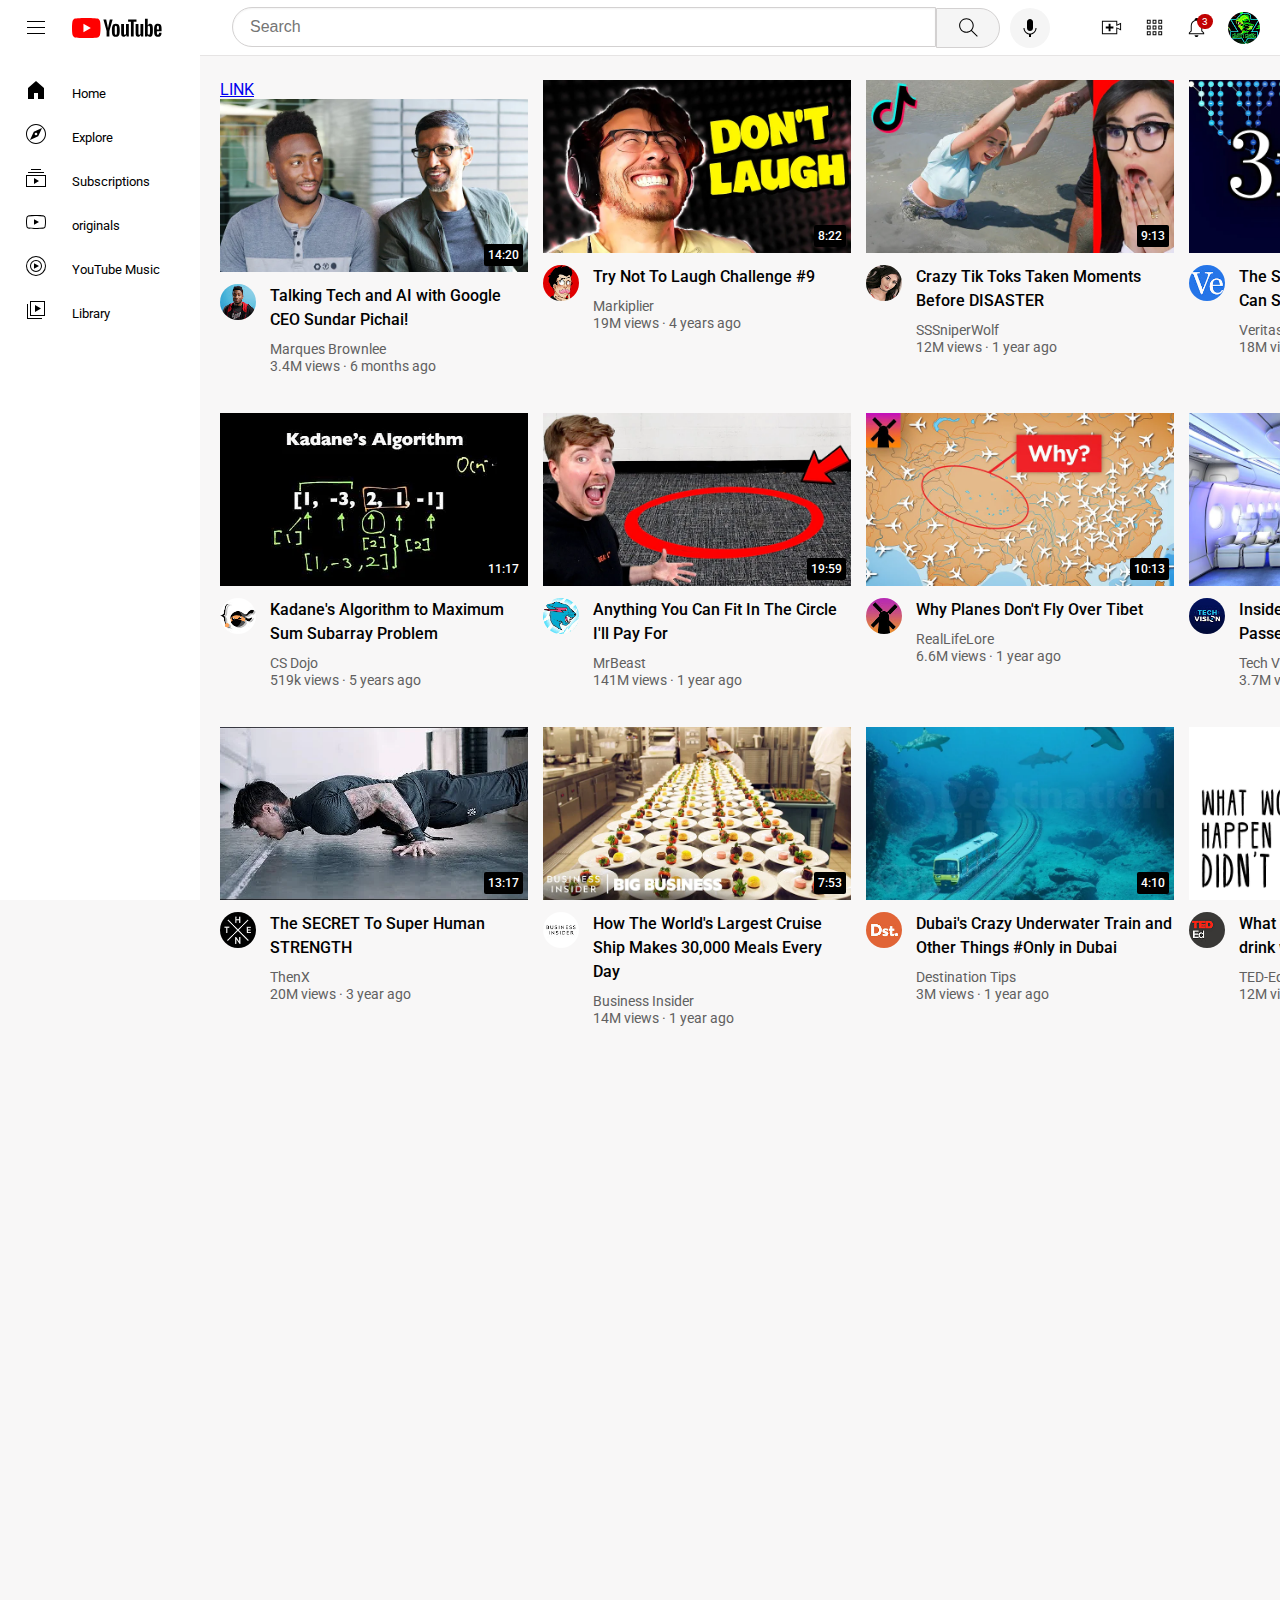
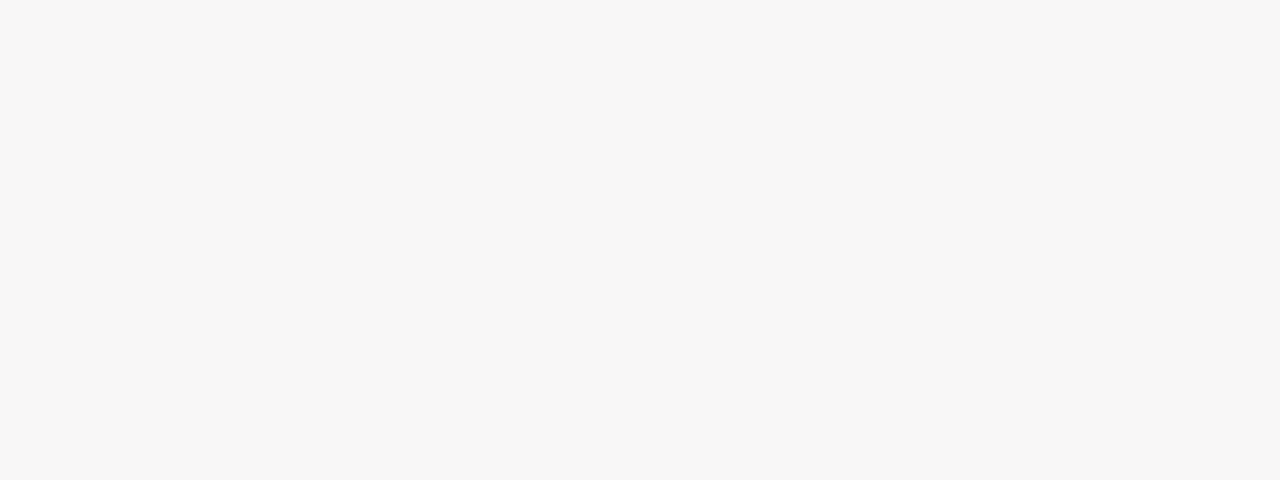
==== commit 8998bb1c: "Update and rename youtube.html to index.html" ====
--- a/index.html
+++ b/index.html
@@ -1,11 +1,468 @@
 <!DOCTYPE html>
 <html lang="en">
-<head>
-  <meta charset="UTF-8">
-  <meta name="viewport" content="width=device-width, initial-scale=1.0">
-  <title>Document</title>
-</head>
-<body>
-      <h1>A new HTML file</h1>
-</body>
+  <head>
+    <link rel="preconnect" href="https://fonts.googleapis.com" />
+    <link rel="preconnect" href="https://fonts.gstatic.com" crossorigin />
+    <link
+      href="https://fonts.googleapis.com/css2?family=Montserrat:ital,wght@0,500;1,500&family=Roboto:wght@400;500;700&display=swap"
+      rel="stylesheet"
+    />
+    <meta charset="UTF-8" />
+    <meta name="viewport" content="width=device-width, initial-scale=1.0" />
+    <title>Youtube.com clone</title>
+    <link rel="stylesheet" href="Youtube-general.css" />
+    <link rel="stylesheet" href="Youtube.css" />
+    <link rel="stylesheet" href="Youtube-header.css" />
+    <link rel="stylesheet" href="Side-bar.css" />
+  </head>
+
+
+  <body>
+    <div class="header">
+      <div class="left-section">
+        <img
+          class="hamburger-menue"
+          src="Youtube header icon/hamburger-menu.svg"
+        />
+        <img class="youtube-logo" src="Youtube header icon/youtube-logo.svg" />
+      </div>
+
+
+      <div class="middle-section">
+        <input class="search-bar" type="text" placeholder="Search" />
+        <button class="search-button">
+          <img class="search-icon" src="Youtube header icon/search.svg" />
+          <div class="Tooltip">Search</div>
+        </button>
+        <button class="voice-search-button">
+          <img
+            class="voice-icon"
+            src="Youtube header icon/voice-search-icon.svg"
+          />
+          <div class="Tooltip">Search with your voice</div>
+        </button>
+      </div>
+
+
+      <div class="right-section">
+        <div class="upload-icon-container">
+          <img class="upload-icon" src="Youtube header icon/upload.svg" />
+          <div class="Tooltip">Create</div>
+        </div>
+        <div class="youtube-apps-icon-container">
+          <img
+            class="youtube-apps-icon"
+            src="Youtube header icon/youtube-apps.svg"
+          />
+          <div class="Tooltip">YouTube apps</div>
+        </div>
+
+        <div class="notification-icon-container">
+          <div class="notification-icon-container1">
+            <img
+              class="notification-icon"
+              src="Youtube header icon/notifications.svg"
+            />
+            <div class="Tooltip">Notifications</div>
+          </div>
+          <div class="notification-count">3</div>
+        </div>
+        <img
+          class="channel-icon"
+          src="Youtube header icon/my channel icon.jpg"
+        />
+      </div>
+    </div>
+
+
+    <nav class="sidebar">
+      <div class="sidebar-link">
+        <img class="sidebar-icon" src="Youtube sidebar icon/home.svg" />
+        <div>Home</div>
+      </div>
+      <div class="sidebar-link">
+        <img class="sidebar-icon" src="Youtube sidebar icon/explore.svg" />
+        <div>Explore</div>
+      </div>
+      <div class="sidebar-link">
+        <img
+          class="sidebar-icon"
+          src="Youtube sidebar icon/subscriptions.svg"
+        />
+        <div>Subscriptions</div>
+      </div>
+      <div class="sidebar-link">
+        <img class="sidebar-icon" src="Youtube sidebar icon/originals.svg" />
+        <div>originals</div>
+      </div>
+      <div class="sidebar-link">
+        <img
+          class="sidebar-icon"
+          src="Youtube sidebar icon/youtube-music.svg"
+        />
+        <div>YouTube Music</div>
+      </div>
+      <div class="sidebar-link">
+        <img class="sidebar-icon" src="Youtube sidebar icon/library.svg" />
+        <div>Library</div>
+      </div>
+    </nav>
+
+<main>
+  <section class="video-grid">
+    <div class="video-preview">
+      <div class="thumbnail-row">
+        <a class="link" href="new-HTML-File.html">LINK</a>
+        <a
+          href="https://www.youtube.com/watch?v=n2RNcPRtAiY"
+          target="_blank"
+          class="video-title-link"
+        >
+          <img class="thumbnail" src="Thumbnails/thumbnail-1.webp" />
+        </a>
+        <div class="video-time">14:20</div>
+      </div>
+      <div class="video-info-grid">
+        <div class="channel-picture">
+          <a
+          href="https://www.youtube.com/c/mkbhd"
+          target="_blank"
+          class="video-title-link">
+          <img
+            class="profile-picture"
+            src="Channel profile picture/channel-1.jpeg"
+          />
+          </a>
+        </div>
+        <div class="video-info">
+          <a
+            href="https://www.youtube.com/watch?v=n2RNcPRtAiY"
+            target="_blank"
+            class="video-title-link"
+            ><p class="video-title">
+              Talking Tech and AI with Google CEO Sundar Pichai!
+            </p>
+          </a>
+          <p class="video-author">Marques Brownlee</p>
+          <p class="video-stats">3.4M views &centerdot; 6 months ago</p>
+        </div>
+      </div>
+    </div>
+  
+
+
+    <div class="video-preview">
+      <div class="thumbnail-row">
+        <a href="https://www.youtube.com/watch?v=mP0RAo9SKZk" target="_blank" class="video-title-link">
+          <img class="thumbnail" src="Thumbnails/thumbnail-2.webp " />
+        </a>
+        <div class="video-time">8:22</div>
+      </div>
+      <div class="video-info-grid">
+        <div class="channel-picture">
+          <a href="https://www.youtube.com/c/markiplier" target="_blank">
+          <img
+            class="profile-picture"
+            src="Channel profile picture/channel-2.jpeg"
+          />
+          </a>
+        </div>
+        <div class="video-info">
+          <a href="https://www.youtube.com/watch?v=mP0RAo9SKZk" target="_blank" class="video-title-link">
+            <p class="video-title">Try Not To Laugh Challenge #9</p>
+          </a>
+          <p class="video-author">Markiplier</p>
+          <p class="video-stats">19M views &centerdot; 4 years ago</p>
+        </div>
+      </div>
+    </div>
+
+
+    <div class="video-preview">
+      <div class="thumbnail-row">
+        <a href="https://www.youtube.com/watch?v=FgjPQQeTh1w" target="_blank" class="video-title-link">
+          <img class="thumbnail" src="Thumbnails/thumbnail-3.webp" />
+        </a>
+        <div class="video-time">9:13</div>
+      </div>
+      <div class="video-info-grid">
+        <div class="channel-picture">
+          <a href="https://www.youtube.com/user/SSSniperWolf" target="_blank">
+          <img
+            class="profile-picture"
+            src="Channel profile picture/channel-3.jpeg"
+          />
+          </a>
+        </div>
+        <div class="video-info">
+          <a href="https://www.youtube.com/watch?v=FgjPQQeTh1w" target="_blank" class="video-title-link">
+            <p class="video-title">
+              Crazy Tik Toks Taken Moments Before DISASTER
+            </p>
+          </a>
+          <p class="video-author">SSSniperWolf</p>
+          <p class="video-stats">12M views &centerdot; 1 year ago</p>
+        </div>
+      </div>
+    </div>
+
+
+    <div class="video-preview">
+      <div class="thumbnail-row">
+        <a href="https://www.youtube.com/watch?v=094y1Z2wpJg" target="_blank" class="video-title-link">
+          <img class="thumbnail" src="Thumbnails/thumbnail-4.webp " />
+        </a>
+        <div class="video-time">22:09</div>
+      </div>
+      <div class="video-info-grid">
+        <div class="channel-picture">
+          <a href="https://www.youtube.com/c/veritasium" target="_blank">
+          <img
+            class="profile-picture"
+            src="Channel profile picture/channel-4.jpeg"
+          />
+          </a>
+        </div>
+        <div class="video-info">
+          <a href="https://www.youtube.com/watch?v=094y1Z2wpJg" target="_blank" class="video-title-link">
+            <p class="video-title">
+              The Simplest Math Problem No One Can Solve - Collatz Conjecture
+            </p>
+          </a>
+          <p class="video-author">Veritasium</p>
+          <p class="video-stats">18M views &centerdot; 4 months ago</p>
+        </div>
+      </div>
+    </div>
+
+
+    <div class="video-preview">
+      <div class="thumbnail-row">
+        <a href="https://www.youtube.com/watch?v=86CQq3pKSUw" target="_blank" class="video-title-link">
+          <img class="thumbnail" src="Thumbnails/thumbnail-5.webp" />
+        </a>
+        <div class="video-time">11:17</div>
+      </div>
+      <div class="video-info-grid">
+        <div class="channel-picture">
+          <a href="https://www.youtube.com/c/CSDojo" target="_blank">
+          <img
+            class="profile-picture"
+            src="Channel profile picture/channel-5.jpeg"
+          />
+        </a>
+        </div>
+        <div class="video-info">
+          <a href="https://www.youtube.com/watch?v=86CQq3pKSUw" target="_blank" class="video-title-link">
+            <p class="video-title">
+              Kadane's Algorithm to Maximum Sum Subarray Problem
+            </p>
+          </a>
+          <p class="video-author">CS Dojo</p>
+          <p class="video-stats">519k views &centerdot; 5 years ago</p>
+        </div>
+      </div>
+    </div>
+
+
+    <div class="video-preview">
+      <div class="thumbnail-row">
+        <a href="https://www.youtube.com/watch?v=yXWw0_UfSFg" target="_blank" class="video-title-link">
+          <img class="thumbnail" src="Thumbnails/thumbnail-6.webp " />
+        </a>
+        <div class="video-time">19:59</div>
+      </div>
+      <div class="video-info-grid">
+        <div class="channel-picture">
+          <a href="https://www.youtube.com/c/MrBeast6000" target="_blank">
+          <img
+            class="profile-picture"
+            src="Channel profile picture/channel-6.jpeg"
+          />
+        </a>
+        </div>
+        <div class="video-info">
+          <a href="https://www.youtube.com/watch?v=yXWw0_UfSFg" target="_blank" class="video-title-link">
+            <p class="video-title">
+              Anything You Can Fit In The Circle I'll Pay For
+            </p>
+          </a>
+          <p class="video-author">MrBeast</p>
+          <p class="video-stats">141M views &centerdot; 1 year ago</p>
+        </div>
+      </div>
+    </div>
+
+
+    <div class="video-preview">
+      <div class="thumbnail-row">
+        <a href="https://www.youtube.com/watch?v=fNVa1qMbF9Y" target="_blank" class="video-title-link">
+          <img class="thumbnail" src="Thumbnails/thumbnail-7.webp " />
+        </a>
+        <div class="video-time">10:13</div>
+      </div>
+      <div class="video-info-grid">
+        <div class="channel-picture">
+          <a href="https://www.youtube.com/channel/UCP5tjEmvPItGyLhmjdwP7Ww" target="_blank">
+          <img
+            class="profile-picture"
+            src="Channel profile picture/channel-7.jpeg"
+          />
+        </a>
+        </div>
+        <div class="video-info">
+          <a href="https://www.youtube.com/watch?v=fNVa1qMbF9Y" target="_blank" class="video-title-link">
+            <p class="video-title">Why Planes Don't Fly Over Tibet</p>
+          </a>
+          <p class="video-author">RealLifeLore</p>
+          <p class="video-stats">6.6M views &centerdot; 1 year ago</p>
+        </div>
+      </div>
+    </div>
+
+
+    <div class="video-preview">
+      <div class="thumbnail-row">
+        <a href="https://www.youtube.com/watch?v=lFm4EM1juls" target="_blank" class="video-title-link">
+          <img class="thumbnail" src="Thumbnails/thumbnail-8.webp " />
+        </a>
+        <div class="video-time">7:12</div>
+      </div>
+      <div class="video-info-grid">
+        <div class="channel-picture">
+          <a href="https://www.youtube.com/channel/UCHAK6CyegY22Zj2GWrcaIxg" target="_blank">
+          <img
+            class="profile-picture"
+            src="Channel profile picture/channel-8.jpeg"
+          />
+        </a>
+        </div>
+        <div class="video-info">
+          <a href="https://www.youtube.com/watch?v=lFm4EM1juls" target="_blank" class="video-title-link">
+            <p class="video-title">
+              Inside The World's Biggest Passenger Plane
+            </p>
+          </a>
+          <p class="video-author">Tech Vision</p>
+          <p class="video-stats">3.7M views &centerdot; 10 months ago</p>
+        </div>
+      </div>
+    </div>
+
+
+    <div class="video-preview">
+      <div class="thumbnail-row">
+        <a href="https://www.youtube.com/watch?v=ixmxOlcrlUc" target="_blank" class="video-title-link">
+          <img class="thumbnail" src="Thumbnails/thumbnail-9.webp " />
+        </a>
+
+        <div class="video-time">13:17</div>
+      </div>
+      <div class="video-info-grid">
+        <div class="channel-picture">
+          <a href="https://www.youtube.com/c/OFFICIALTHENXSTUDIOS" target="_blank">
+          <img
+            class="profile-picture"
+            src="Channel profile picture/channel-9.jpeg"
+          />
+        </a>
+        </div>
+        <div class="video-info">
+          <a href="https://www.youtube.com/watch?v=ixmxOlcrlUc" target="_blank" class="video-title-link">
+            <p class="video-title">The SECRET To Super Human STRENGTH</p>
+          </a>
+          <p class="video-author">ThenX</p>
+          <p class="video-stats">20M views &centerdot; 3 year ago</p>
+        </div>
+      </div>
+    </div>
+
+
+    <div class="video-preview">
+      <div class="thumbnail-row">
+        <a href="https://www.youtube.com/watch?v=R2vXbFp5C9o" target="_blank" class="video-title-link">
+          <img class="thumbnail" src="Thumbnails/thumbnail-10.webp " />
+        </a>
+        <div class="video-time">7:53</div>
+      </div>
+      <div class="video-info-grid">
+        <div class="channel-picture">
+          <a href="https://www.youtube.com/user/businessinsider" target="_blank">
+          <img class="profile-picture"
+            src="Channel profile picture/channel-10.jpeg"
+          />
+        </a>
+        </div>
+        <div class="video-info">
+          <a href="https://www.youtube.com/watch?v=R2vXbFp5C9o" target="_blank" class="video-title-link">
+            <p class="video-title">
+              How The World's Largest Cruise Ship Makes 30,000 Meals Every Day
+            </p></a
+          >
+          <p class="video-author">Business Insider</p>
+          <p class="video-stats">14M views &centerdot; 1 year ago</p>
+        </div>
+      </div>
+    </div>
+
+
+    <div class="video-preview">
+      <div class="thumbnail-row">
+        <a href="https://www.youtube.com/watch?v=0nZuYyXET3s" target="_blank" class="video-title-link">
+          <img class="thumbnail" src="Thumbnails/thumbnail-11.webp " />
+        </a>
+        <div class="video-time">4:10</div>
+      </div>
+      <div class="video-info-grid">
+        <div class="channel-picture">
+          <a href="https://www.youtube.com/@Destinationtips" target="_blank">
+          <img
+            class="profile-picture"
+            src="Channel profile picture/channel-11.jpeg"
+          />
+        </a>
+        </div>
+        <div class="video-info">
+          <a href="https://www.youtube.com/watch?v=0nZuYyXET3s" target="_blank" class="video-title-link">
+            <p class="video-title">
+              Dubai's Crazy Underwater Train and Other Things #Only in Dubai
+            </p>
+          </a>
+          <p class="video-author">Destination Tips</p>
+          <p class="video-stats">3M views &centerdot; 1 year ago</p>
+        </div>
+      </div>
+    </div>
+
+
+    <div class="video-preview">
+      <div class="thumbnail-row">
+        <a href=https://www.youtube.com/watch?v=9iMGFqMmUFs" target="_blank" class="video-title-link">
+          <img class="thumbnail" src="Thumbnails/thumbnail-12.webp " />
+        </a>
+        <div class="video-time">4:51</div>
+      </div>
+      <div class="video-info-grid">
+        <div class="channel-picture">
+          <a href="https://www.youtube.com/@TEDEd" target="_blank">
+          <img
+            class="profile-picture"
+            src="Channel profile picture/channel-12.jpeg"
+          />
+        </a>
+        </div>
+        <div class="video-info">
+          <a href="https://www.youtube.com/watch?v=9iMGFqMmUFs" target="_blank" class="video-title-link">
+            <p class="video-title">
+              What would happen if you didn't drink water? - Mia Nacamulli
+            </p>
+          </a>
+          <p class="video-author">TED-Ed</p>
+          <p class="video-stats">12M views &centerdot; 5 years ago</p>
+        </div>
+      </div>
+      </div>
+  </section>
+  </main>
+  </body>
 </html>
--- a/Youtube-general.css
+++ b/Youtube-general.css
@@ -0,0 +1,18 @@
+p {
+  margin-top: 0;
+  margin-bottom: 0;
+}
+body {
+  height: 2000px;
+  margin: 0;
+  padding-top: 80px;
+  padding-left: 96px;
+  padding-right: 24px;
+  background-color: rgb(248, 247, 247);
+  font-family: roboto, arial;
+}
+@media (min-width: 1200px) {
+ body{
+  padding-left:220px;
+ }
+}
--- a/Youtube.css
+++ b/Youtube.css
@@ -0,0 +1,186 @@
+div {
+  font-family: Roboto, arial;
+}
+.thumbnail {
+  width: 100%;
+}
+.video-info {
+  width: 258px;
+}
+.video-title {
+  margin-top: 0;
+  font-size: 14px;
+  font-weight: 500;
+  line-height: 20px;
+  margin-bottom: 10px;
+}
+.video-author,
+.video-stats {
+  margin-top: 3px;
+  font-size: 12px;
+  color: rgb(96, 96, 96);
+  line-height: 14px;
+}
+@media (min-width:1000px){
+  .video-title{
+   font-size:16px;
+   line-height:24px;
+  }
+}
+@media (min-width:1000px){
+  .video-author,
+  .video-stats{
+    font-size:14px;
+  }
+}
+.video-info-grid {
+  display: grid;
+  grid-template-columns: 50px 1fr;
+}
+.profile-picture {
+  border-radius: 18px;
+  width: 36px;
+}
+.thumbnail-row {
+  position: relative;
+  margin-bottom: 8px;
+}
+.video-grid {
+  display: grid;
+  grid-template-columns: 1fr 1fr 1fr;
+  row-gap: 40px;
+  column-gap: 15px;
+}
+@media (max-width: 800px){
+  .video-grid{
+    grid-template-columns:1fr 1fr;
+  }
+}
+@media(min-width:801px) and (max-width:999px){
+  .video-grid{
+    grid-template-columns:1fr 1fr 1fr;
+  }
+}
+@media(min-width:1000px){
+  .video-grid{
+    grid-template-columns:1fr 1fr 1fr 1fr;
+  }
+}
+
+.hamburger-menue {
+  margin-left: 24px;
+  margin-right: 24px;
+  height: 24px;
+}
+.youtube-logo {
+  height: 20px;
+}
+
+.search-icon {
+  height: 25px;
+}
+.search-button {
+  border-width: 1px;
+  border-color: rgb(211, 209, 209);
+  border-style: solid;
+  background-color: whitesmoke;
+  height: 40px;
+  width: 64px;
+  margin: 0;
+  border-radius: 0 40px 40px 0;
+  cursor: pointer;
+  position: relative;
+}
+.search-button .Tooltip,
+.voice-search-button .Tooltip,
+.upload-icon-container .Tooltip,
+.youtube-apps-icon-container .Tooltip,
+.notification-icon-container1 .Tooltip {
+  position: absolute;
+  background-color: rgba(0, 0, 0, 0.5);
+  color: white;
+  padding-top: 8px;
+  padding-bottom: 8px;
+  padding-left: 8px;
+  padding-right: 8px;
+  font-size: 12px;
+  bottom: -35px;
+  border-radius: 3px;
+  opacity: 0;
+  transition: opacity 0.15s;
+  pointer-events: none;
+  white-space: nowrap;
+  z-index: 1080;
+}
+.search-button,
+.voice-search-button,
+.upload-icon-container,
+.youtube-apps-icon-container,
+.notification-icon-container1 {
+  position: relative;
+  display: flex;
+  justify-content: center;
+  align-items: center;
+}
+.search-button:hover .Tooltip,
+.voice-search-button:hover .Tooltip,
+.upload-icon-container:hover .Tooltip,
+.youtube-apps-icon-container:hover .Tooltip,
+.notification-icon-container1:hover .Tooltip {
+  opacity: 1;
+}
+.voice-search-button {
+  width: 40px;
+  height: 40px;
+  margin-left: 10px;
+  background-color: whitesmoke;
+  border: none;
+  border-radius: 20px;
+  cursor: pointer;
+}
+.voice-icon {
+  height: 24px;
+}
+.upload-icon {
+  height: 23px;
+}
+.youtube-apps-icon {
+  height: 23px;
+}
+.notification-icon {
+  width: 23px;
+}
+.channel-icon {
+  height: 32px;
+  border-radius: 16px;
+}
+.search-bar {
+  flex: 1;
+  margin-top: -1px;
+  height: 36px;
+  font-size: 16px;
+  padding-left: 17px;
+  border:1px solid rgb(211, 209, 209);
+  border-radius: 40px 0 0 40px;
+  box-shadow: inset 0px 1px 2px rgba(0, 0, 0, 0.05);
+  width: 0;
+}
+.serach-bar::placeholder {
+  font-size: 16px;
+}
+.video-time {
+  position: absolute;
+  background-color: black;
+  color: white;
+  border-radius: 2px;
+  right: 5px;
+  bottom: 10px;
+  font-size: 12px;
+ padding:4px;
+  align-items: center;
+  font-weight: 500;
+}
+.video-title-link{
+   text-decoration: none;
+   color:black;
+}--- a/Youtube-header.css
+++ b/Youtube-header.css
@@ -0,0 +1,53 @@
+.header{
+  height:55px;
+  display:flex;
+  flex-direction:row;
+  justify-content:space-between;
+  position:fixed;
+  top:0;
+  left:0;
+  right:0;
+  background-color:white;
+  border-bottom-width:1px;
+  border-bottom-color:rgb(230, 228, 228);
+  border-bottom-style:solid;
+  z-index:100;
+  cursor:pointer;
+}
+.left-section{
+  align-items:center;
+  display:flex;
+  flex-shrink:0;
+}
+.middle-section{
+  margin-left:70px;
+  margin-right:30px;
+  display:flex;
+  align-items:center;
+  flex:1;
+  width:500px;
+}
+.right-section{
+  width:200px;
+   display:flex;
+   align-items: center;
+   justify-content:space-evenly;
+   flex-shrink:0;
+}
+.notification-icon-container{
+  position:relative;
+}
+.notification-count{
+ position:absolute;
+ top:-2px;
+ right:-5px;
+ background-color:rgb(193, 2, 2);
+ color:white;
+ font-size:10px;
+ padding-left:5px;
+ padding-right:5px;
+ padding-top:2px;
+ padding-bottom:2px;
+border-radius:10px;
+ 
+}--- a/Side-bar.css
+++ b/Side-bar.css
@@ -0,0 +1,62 @@
+@media (max-width:1200px){
+  .sidebar {
+    position: fixed;
+    top: 55px;
+    bottom: 0;
+    left: 0;
+    background-color: white;
+    width: 74px;
+    padding-top: 5px;
+    z-index: 100;
+    cursor:pointer;
+  }
+  
+  .sidebar-link {
+    display: flex;
+    flex-direction: column;
+    align-items: center;
+    justify-content: center;
+    height: 74px;
+  }
+  .sidebar-link:hover {
+    background-color: rgb(240, 239, 239);
+  }
+  .sidebar-link img {
+    width: 23px;
+  }
+  .sidebar-link div {
+    font-size: 10px;
+    margin-top: 6px;
+  }
+}
+
+@media (min-width:1200.1px){
+  .sidebar {
+    position: fixed;
+    top: 55px;
+    bottom: 0;
+    left: 0;
+    background-color: white;
+    width: 200px;
+    padding-top: 13px;
+    z-index: 200;
+    cursor:pointer;
+  }
+  
+  .sidebar-link {
+    display: flex;
+    align-items: center;
+    padding:10px 24px;
+  }
+  .sidebar-link:hover {
+    background-color: rgb(240, 239, 239);
+  }
+  .sidebar-link img {
+    height:24px;
+    margin-right:24px;
+  }
+  .sidebar-link div {
+    font-size: 13px;
+    margin-top: 6px;
+  }
+}